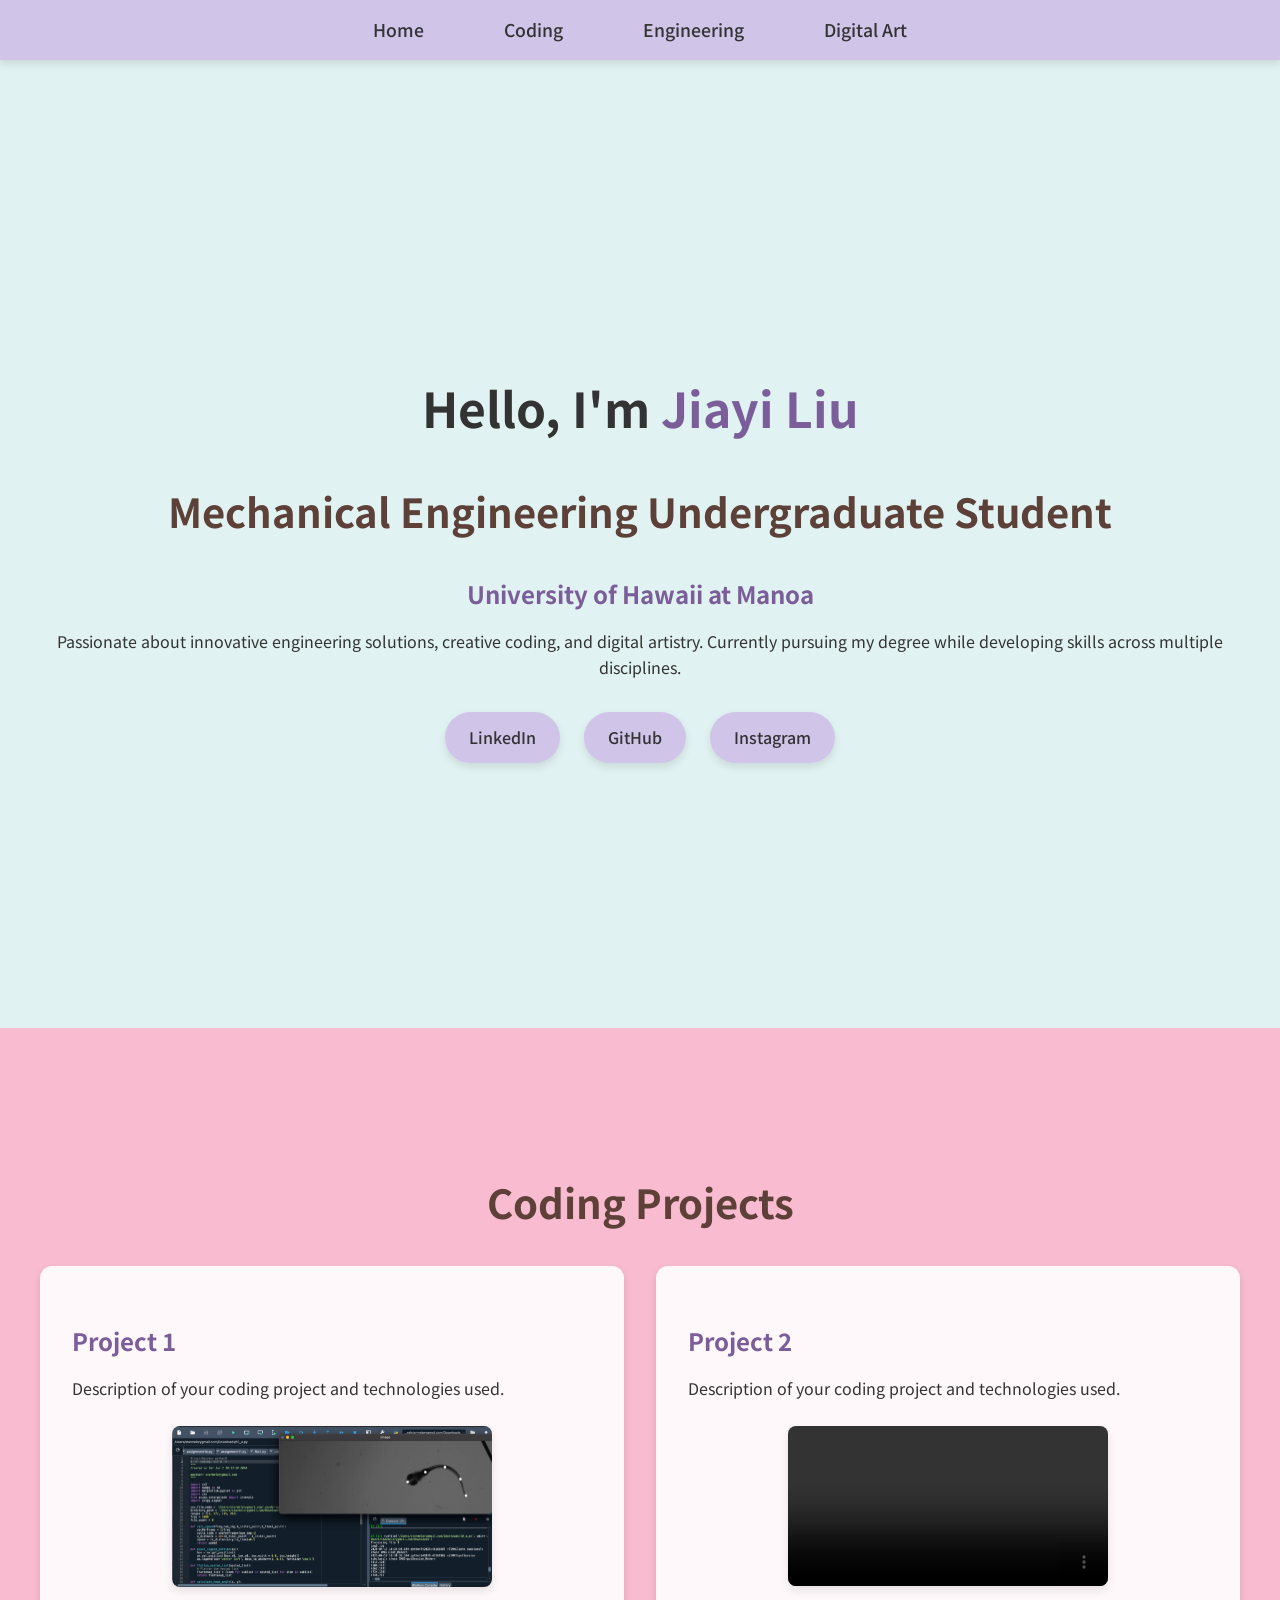
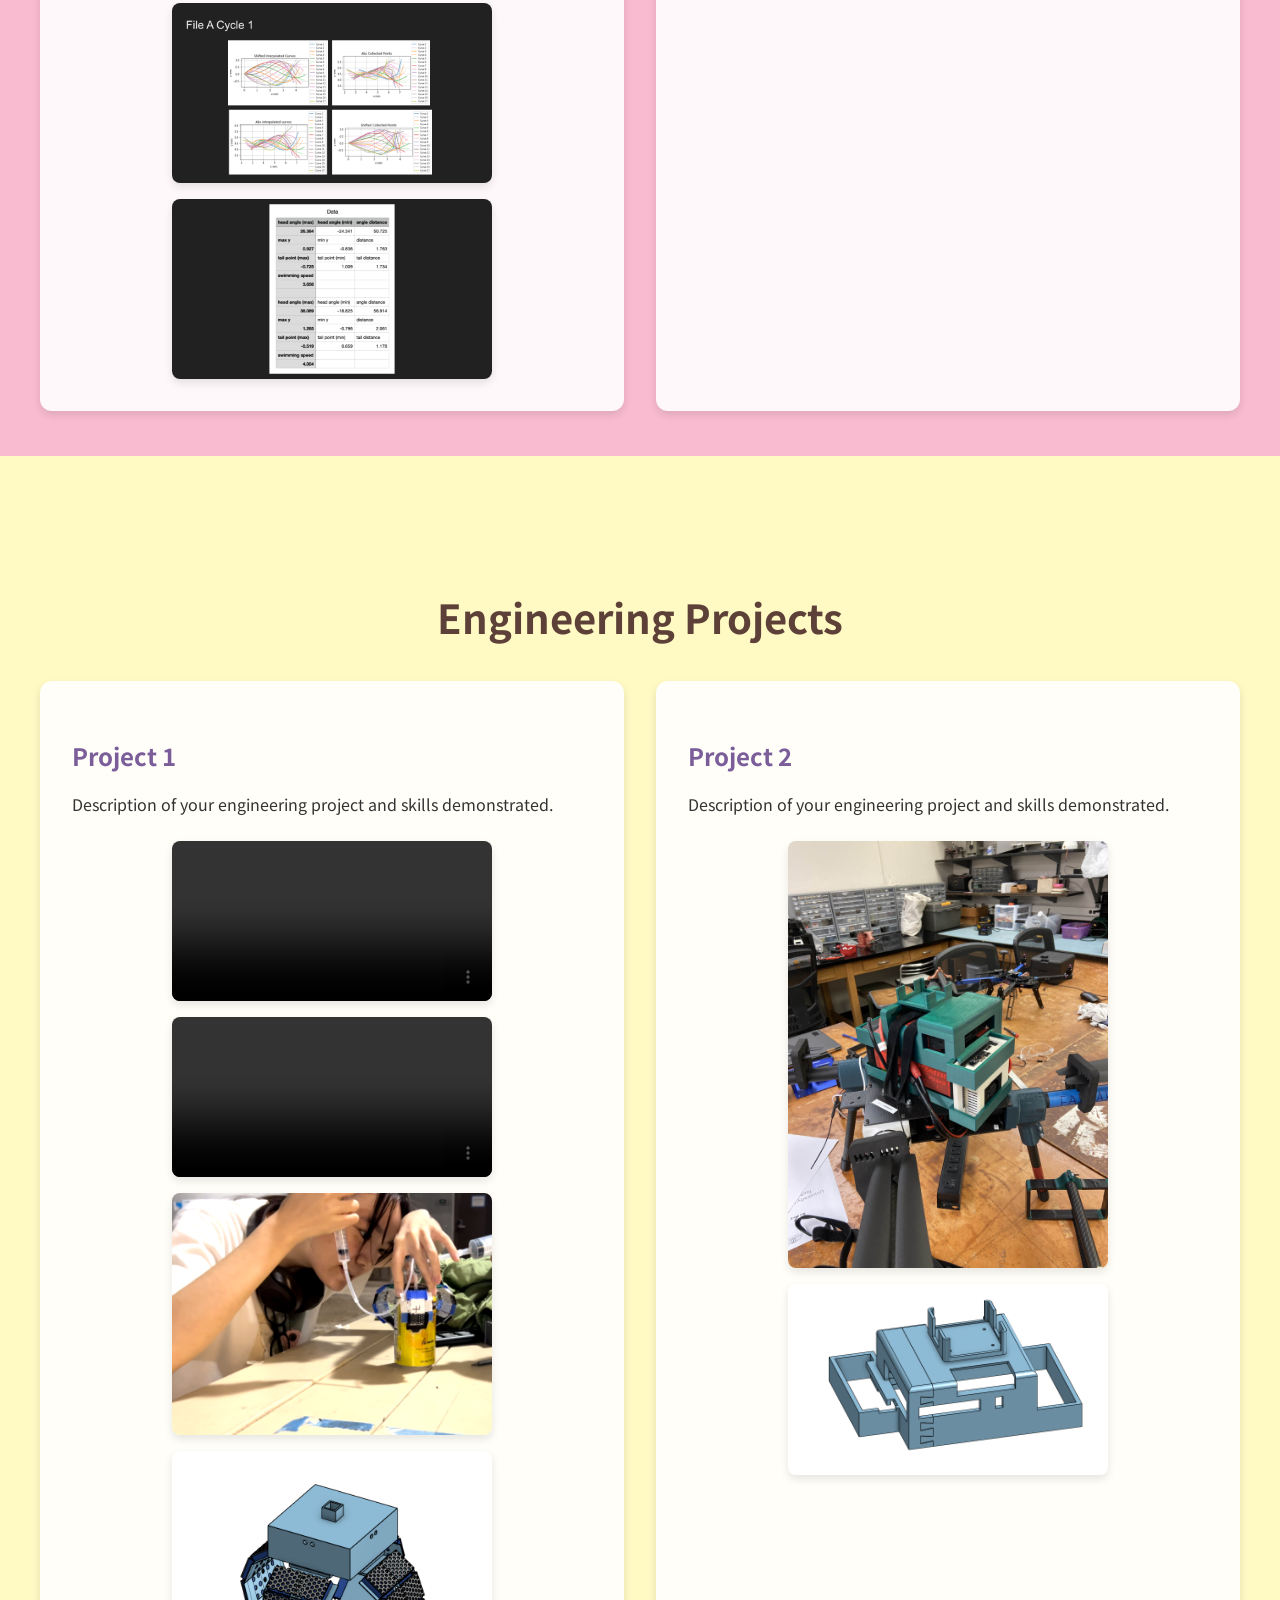
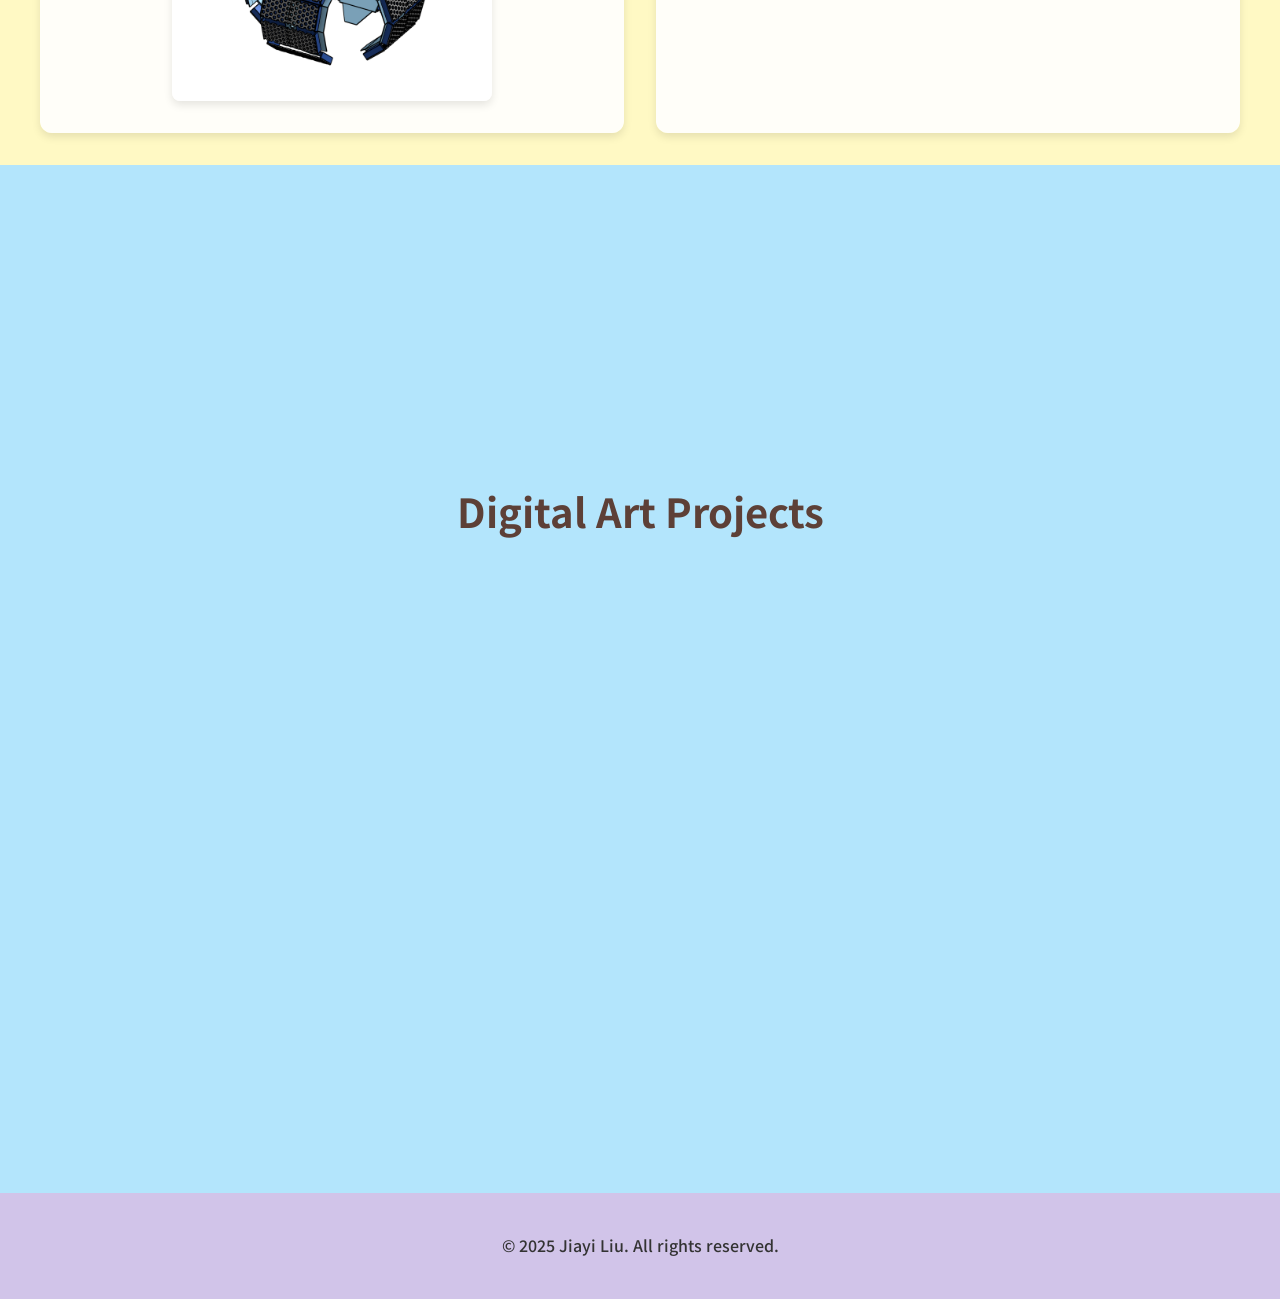
==== index.html @ d71081a1 "Update index.html" ====
<!DOCTYPE html>
<html lang="en">
<head>
    <meta charset="UTF-8">
    <meta name="viewport" content="width=device-width, initial-scale=1.0">
    <title>Mechanical Engineering Portfolio</title>
    <link rel="stylesheet" href="styles.css">
    <link href="https://fonts.googleapis.com/css2?family=Noto+Sans+SC:wght@300;400;500;700&display=swap" rel="stylesheet">
</head>
<body>
    <nav id="navbar">
        <ul>
            <li><a href="#home">Home</a></li>
            <li><a href="#coding">Coding</a></li>
            <li><a href="#engineering">Engineering</a></li>
            <li><a href="#art">Digital Art</a></li>
        </ul>
    </nav>

    <section id="home" class="section">
        <div class="container">
            <h1>Hello, I'm <span class="highlight">Jiayi Liu</span></h1>
            <h2>Mechanical Engineering Undergraduate Student</h2>
            <h3>University of Hawaii at Manoa</h3>
            <p>Passionate about innovative engineering solutions, creative coding, and digital artistry. Currently pursuing my degree while developing skills across multiple disciplines.</p>
            <div class="social-links">
                <a href="https://www.linkedin.com/in/jiayi-liu-84aba6269/" class="social-icon">LinkedIn</a>
                <a href="https://github.com/SixPlusOne7" class="social-icon">GitHub</a>
                <a href="https://www.instagram.com/six_plus_one7" class="social-icon">Instagram</a>
            </div>
            </div>
        </div>
    </section>

    <section id="coding" class="section">
        <div class="container">
            <h2>Coding Projects</h2>
            <div class="projects-grid">
                <div class="project-card">
                    <h3>Project 1</h3>
                    <p>Description of your coding project and technologies used.</p>
                    <div class="media">
                        <img src="portfolio_images_rest/Image_processing_data_extracting.png" alt="Image_processing_data_extracting" width="320">
                        <img src="portfolio_images_rest/Larva Fish Midline Extraction (1).png" alt="Larva Fish Midline Extraction (1)" width="320">
                        <img src="portfolio_images_rest/Larva Fish Midline Extraction.png" alt="Larva Fish Midline Extraction" width="320">
                    </div>
                </div>
                <div class="project-card">
                    <h3>Project 2</h3>
                    <p>Description of your coding project and technologies used.</p>
                    <div class="media">
                        <video width="320" height="240" controls>
                        <source src="portfolio_images_rest/ICS212_project1_portfolio.mp4" type="video/mp4">
                        </video>
                    </div>
                </div>
            </div>
        </div>
    </section>

    <section id="engineering" class="section">
        <div class="container">
            <h2>Engineering Projects</h2>
            <div class="projects-grid">
                <div class="project-card">
                    <h3>Project 1</h3>
                    <p>Description of your engineering project and skills demonstrated.</p>
                    <div class="media">
                        <video width="320" height="240" controls>
                            <source src="portfolio_images_engr/gripping_lemon_SAIL.mp4" type="video/mp4">
                        </video>
                        <video width="320" height="240" controls>
                            <source src="portfolio_images_engr/jellyfish_swimming.mp4" type="video/mp4">
                        </video>
                        <img src="portfolio_images_engr/Jiayi_gripping.png" alt="Image 1 for Engineering Project 1" width="320">
                        <img src="portfolio_images_engr/gipper_CAD.png" alt="Image 2 for Engineering Project 1" width="320">
                    </div>
                </div>
                <div class="project-card">
                    <h3>Project 2</h3>
                    <p>Description of your engineering project and skills demonstrated.</p>
                    <div class="media">
                        <img src="portfolio_images_rest/mount.jpg" alt="Image 1 for Engineering Project 2" width="320">
                        <img src="portfolio_images_rest/UHDT battery mount.png" alt="Image 2 for Engineering Project 2" width="320">
                    </div>
                </div>
            </div>
        </div>
    </section>

    <section id="art" class="section">
        <div class="container">
            <h2>Digital Art Projects</h2>
            <div class="projects-grid">
                <div class="project-card">
                    <h3>Artwork 1</h3>
                    <p>Description of your digital art piece and medium used.</p>
                    <div class="media">
                        <img src="portfolio_images_rest/念无双.png" alt="Image for Digital Art Showcase 1" width="320">
                    </div>
                </div>
                <div class="project-card">
                    <h3>Artwork 2</h3>
                    <p>Description of your digital art piece and medium used.</p>
                    <div class="media">
                        <img src="portfolio_images_rest/Jellyfish_Robot_For_Underwear_Exploration_.png" alt="Image for Digital Art Showcase 2" width="320">
                    </div>
                </div>
            </div>
        </div>
    </section>

    <footer>
        <p>© 2025 Jiayi Liu. All rights reserved.</p>
    </footer>

    <script src="script.js"></script>
</body>
</html>
---- styles.css ----
/* Traditional Chinese Pastel Color Palette */
:root {
    --qing: #E0F2F1;      /* 青 (light cyan) */
    --fen: #F8BBD0;       /* 粉 (light pink) */
    --huang: #FFF9C4;     /* 黄 (light yellow) */
    --danqing: #B3E5FC;   /* 淡青 (pale blue) */
    --danzi: #D1C4E9;     /* 淡紫 (pale purple) */
    --text-dark: #333333;
    --text-light: #f5f5f5;
    --shadow: 0 4px 8px rgba(0,0,0,0.1);
}

body {
    font-family: 'Noto Sans SC', sans-serif;
    margin: 0;
    padding: 0;
    color: var(--text-dark);
    line-height: 1.6;
}

#navbar {
    position: fixed;
    top: 0;
    width: 100%;
    background-color: var(--danzi);
    z-index: 1000;
    box-shadow: var(--shadow);
}

#navbar ul {
    display: flex;
    justify-content: center;
    list-style: none;
    padding: 1rem 0;
    margin: 0;
}

#navbar li {
    margin: 0 1.5rem;
}

#navbar a {
    text-decoration: none;
    color: var(--text-dark);
    font-weight: 500;
    font-size: 1.1rem;
    transition: all 0.3s;
    padding: 0.5rem 1rem;
    border-radius: 4px;
}

#navbar a:hover {
    color: #7B5D9A;
    background-color: rgba(255, 255, 255, 0.2);
}

.section {
    min-height: 100vh;
    padding: 6rem 2rem 2rem;
    display: flex;
    align-items: center;
}

.container {
    max-width: 1200px;
    margin: 0 auto;
    width: 100%;
}

#home {
    background-color: var(--qing);
    text-align: center;
}

#coding {
    background-color: var(--fen);
}

#engineering {
    background-color: var(--huang);
}

#art {
    background-color: var(--danqing);
}

h1 {
    font-size: 3rem;
    margin-bottom: 1rem;
}

h2 {
    font-size: 2.5rem;
    margin-bottom: 2rem;
    text-align: center;
    color: #5D4037;
}

h3 {
    font-size: 1.5rem;
    margin-bottom: 1rem;
    color: #7B5D9A;
}

.highlight {
    color: #7B5D9A;
    font-weight: 700;
}

.projects-grid {
    display: grid;
    grid-template-columns: repeat(auto-fit, minmax(350px, 1fr));
    gap: 2rem;
    margin-top: 2rem;
}

.project-card {
    background-color: rgba(255, 255, 255, 0.9);
    padding: 2rem;
    border-radius: 12px;
    box-shadow: var(--shadow);
    transition: all 0.3s ease;
}

.project-card:hover {
    transform: translateY(-5px);
    box-shadow: 0 6px 12px rgba(0,0,0,0.15);
}

.media {
    display: flex;
    flex-wrap: wrap;
    gap: 1rem;
    justify-content: center;
    margin-top: 1.5rem;
}

.media img, .media video {
    border-radius: 8px;
    box-shadow: var(--shadow);
    max-width: 100%;
    height: auto;
    transition: transform 0.3s;
}

.media img:hover, .media video:hover {
    transform: scale(1.02);
}

.social-links {
    display: flex;
    justify-content: center;
    gap: 1.5rem;
    margin-top: 2rem;
}

.social-icon {
    display: inline-flex;
    align-items: center;
    justify-content: center;
    padding: 0.8rem 1.5rem;
    background-color: var(--danzi);
    color: var(--text-dark);
    border-radius: 50px;
    text-decoration: none;
    font-weight: 500;
    transition: all 0.3s;
    box-shadow: var(--shadow);
}

.social-icon:hover {
    background-color: #B39DDB;
    transform: translateY(-2px);
    box-shadow: 0 6px 12px rgba(0,0,0,0.15);
}

footer {
    text-align: center;
    padding: 1.5rem;
    background-color: var(--danzi);
    color: var(--text-dark);
    font-weight: 500;
}

@media (max-width: 768px) {
    #navbar ul {
        flex-direction: column;
        align-items: center;
    }
    
    #navbar li {
        margin: 0.5rem 0;
    }
    
    h1 {
        font-size: 2.2rem;
    }
    
    h2 {
        font-size: 1.8rem;
    }
    
    .projects-grid {
        grid-template-columns: 1fr;
    }
    
    .social-links {
        flex-direction: column;
        align-items: center;
        gap: 1rem;
    }
}
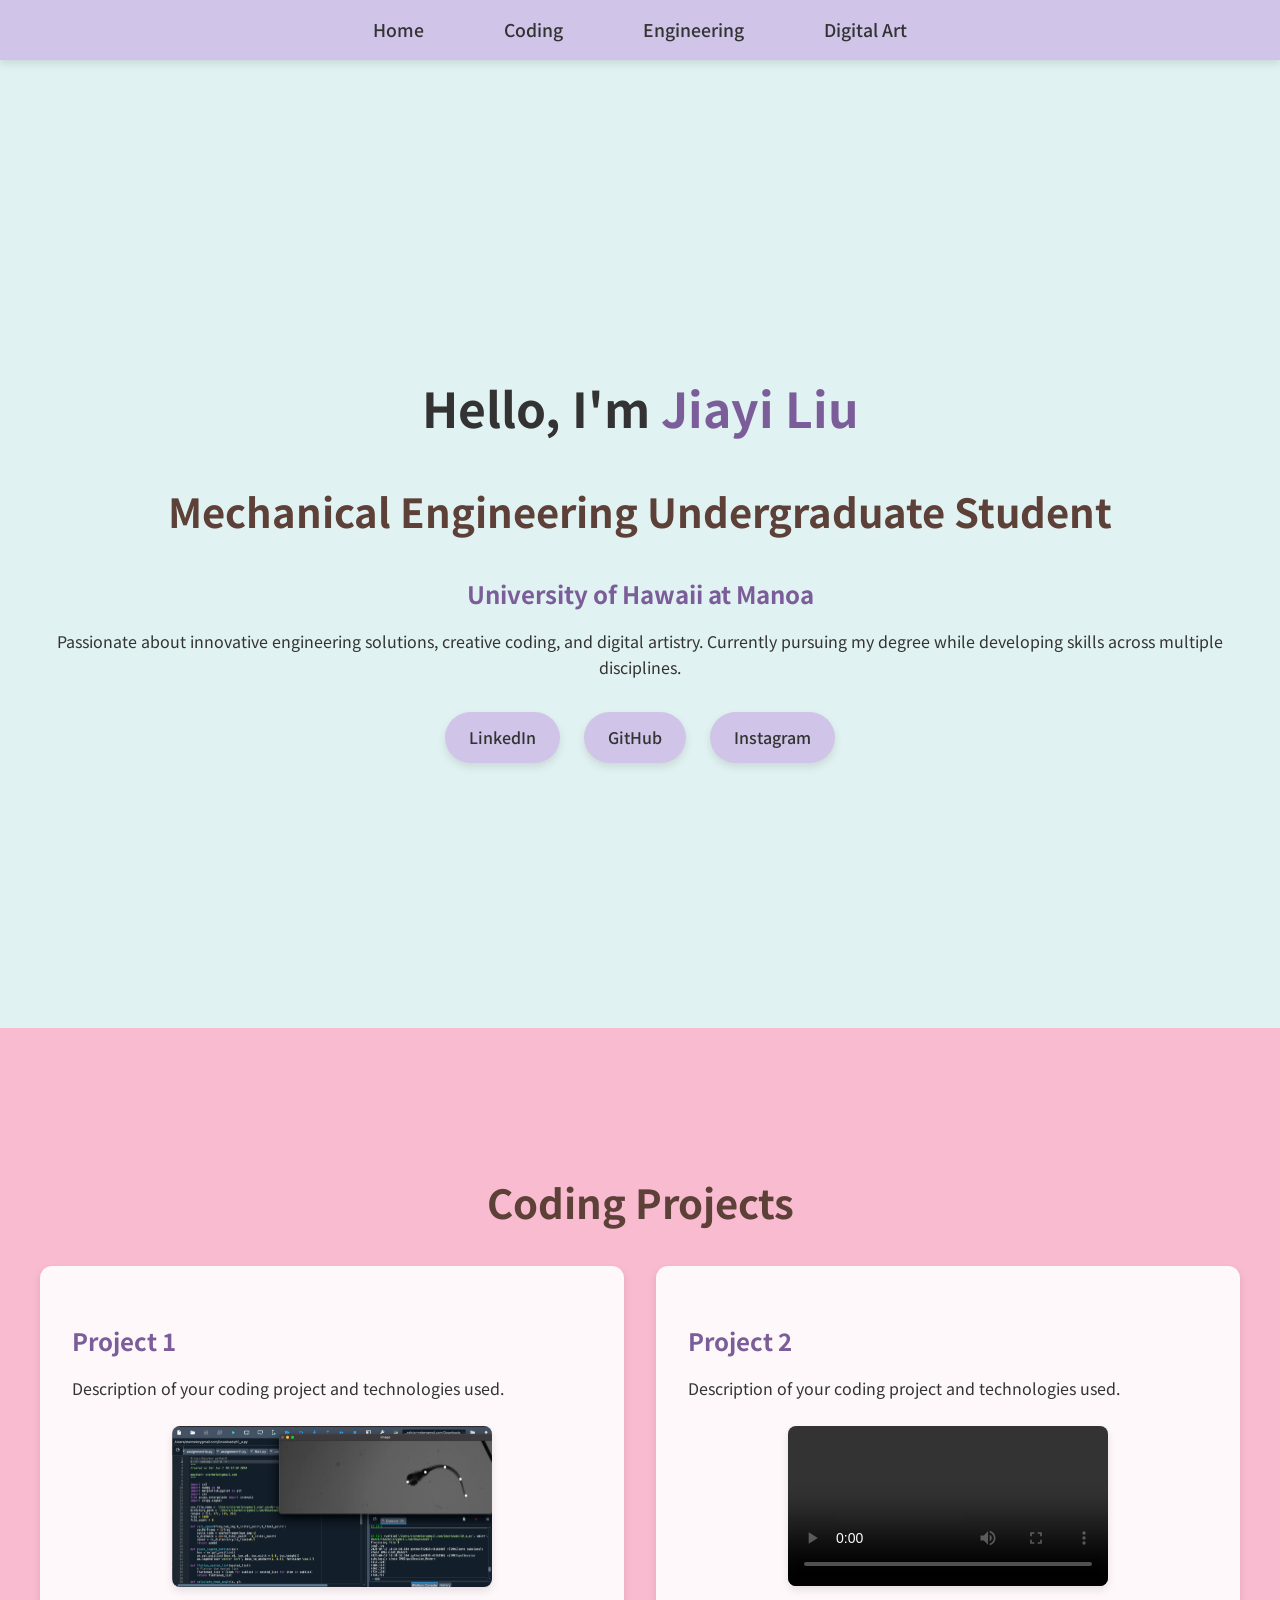
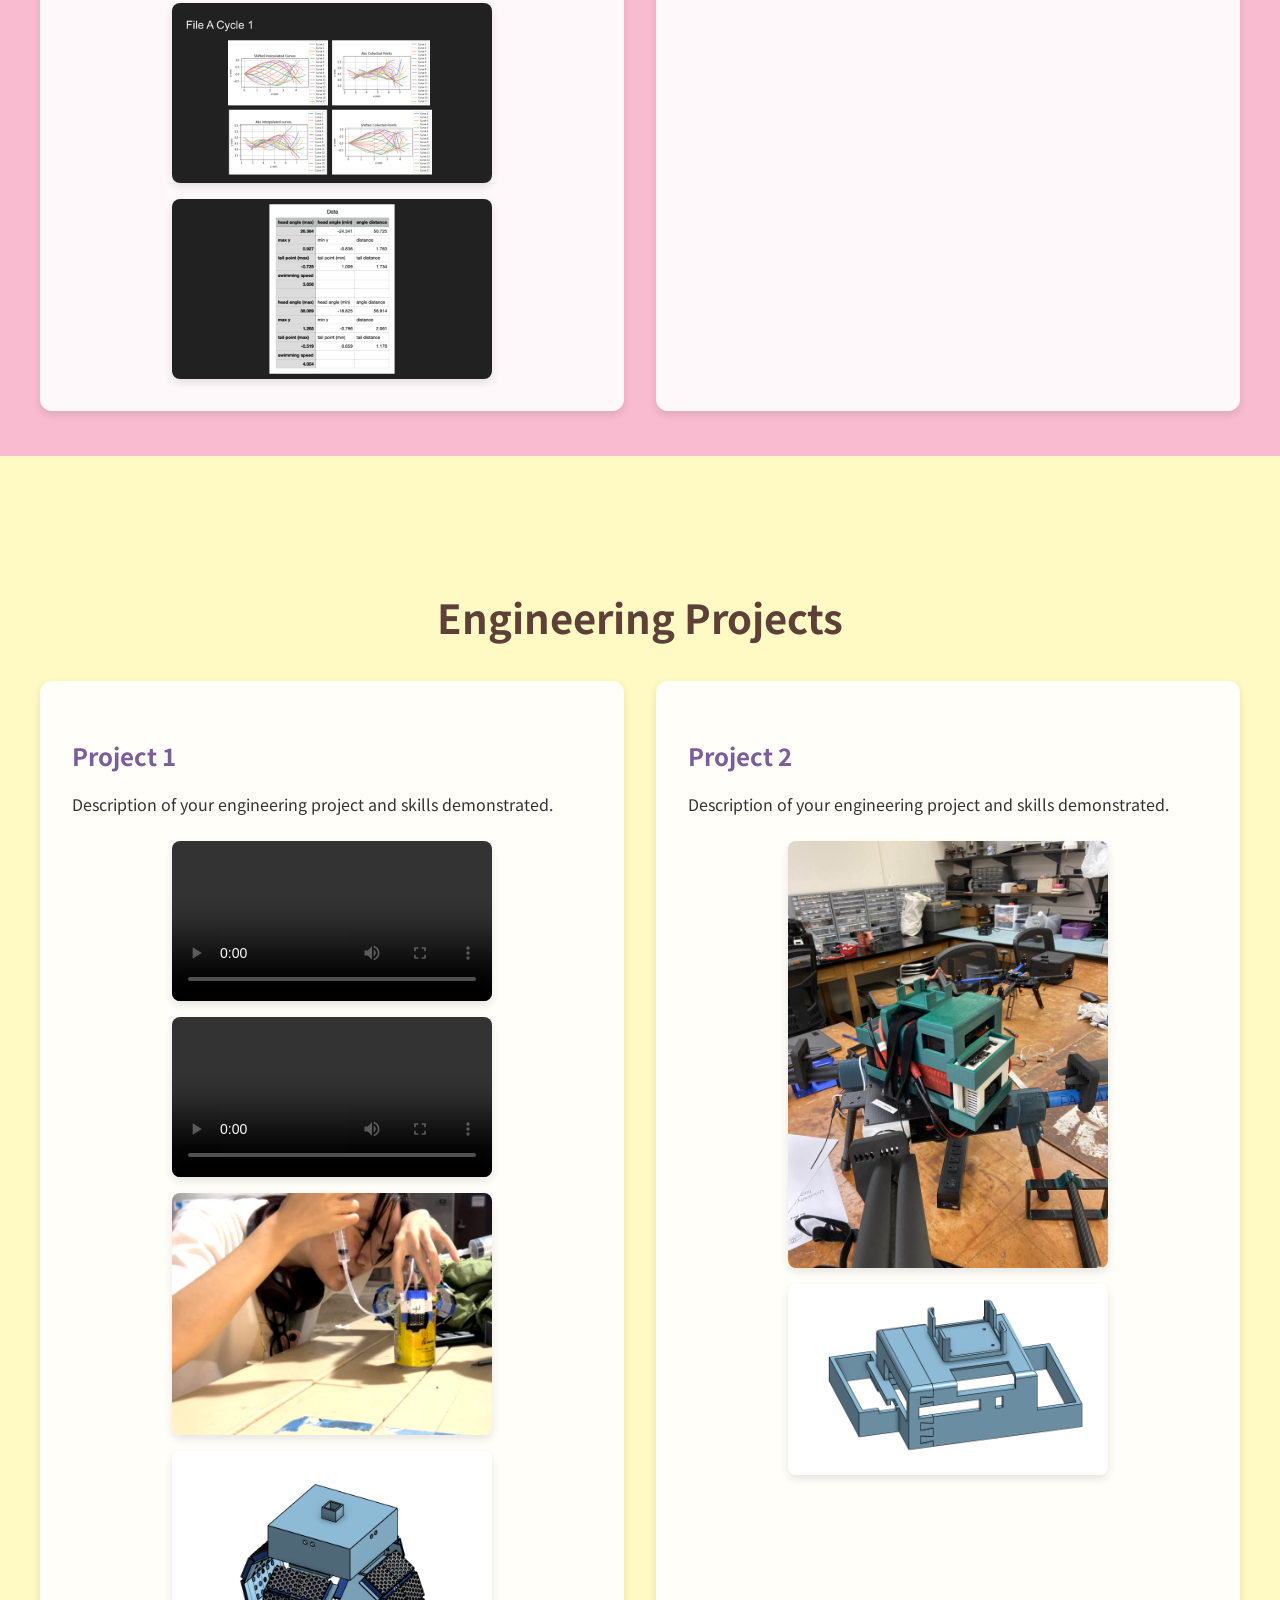
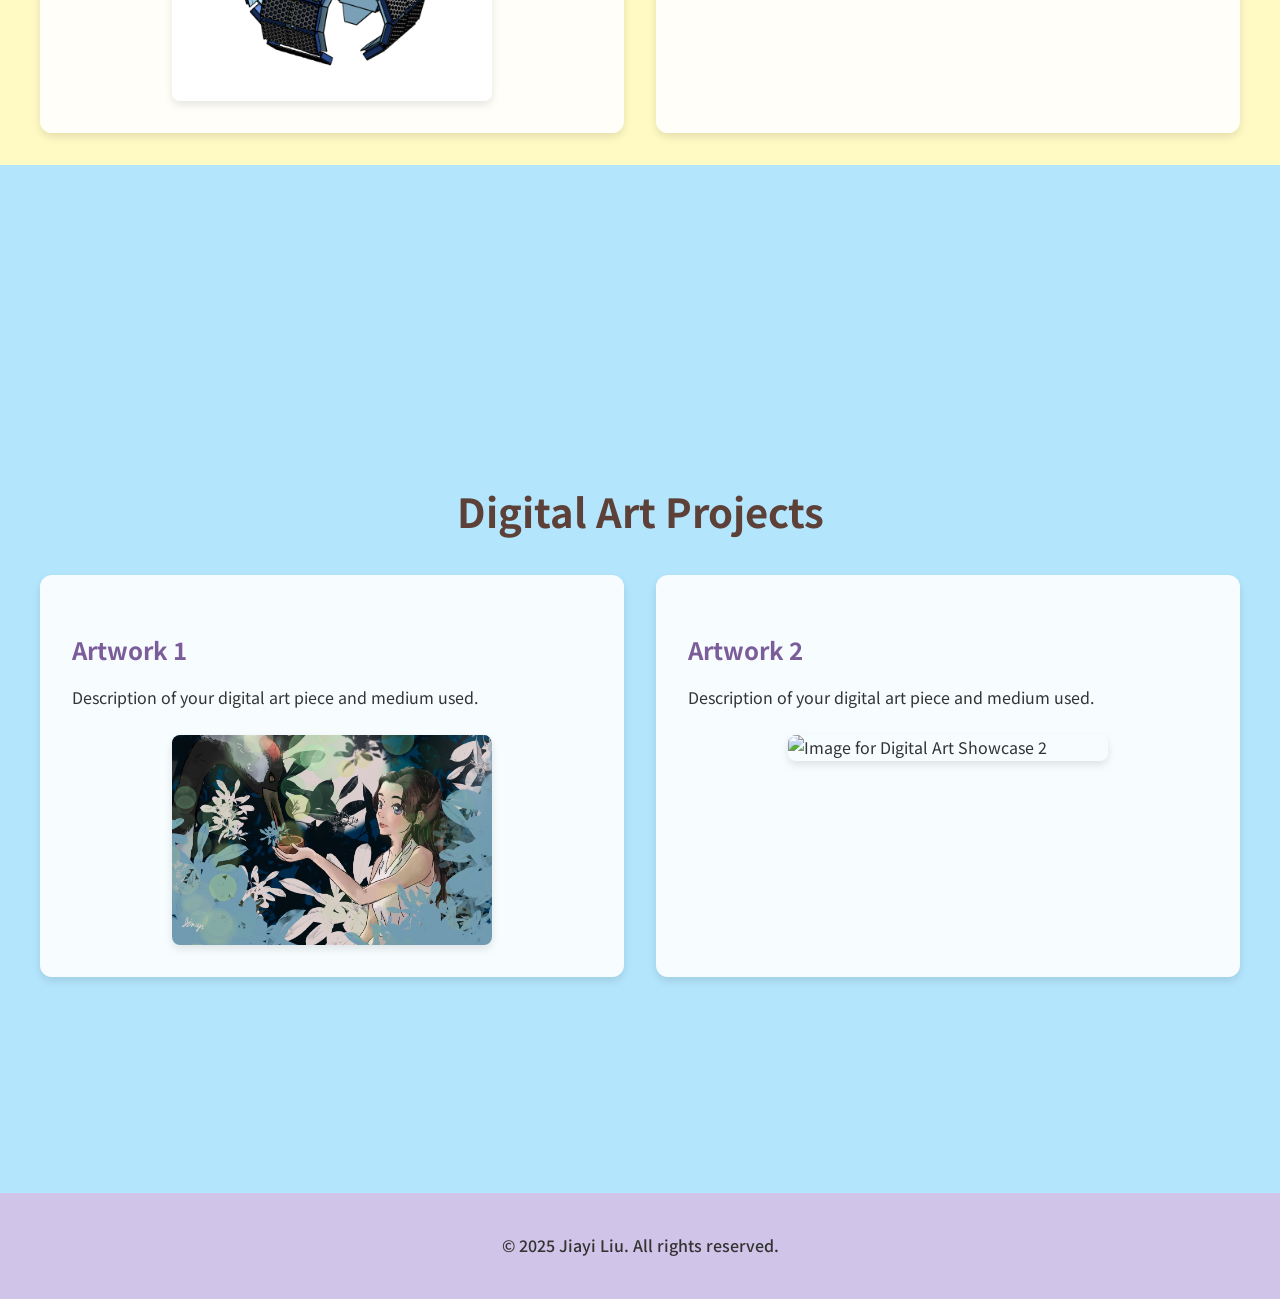
==== commit c7351a09: "Update index.html" ====
--- a/index.html
+++ b/index.html
@@ -40,9 +40,9 @@
                     <h3>Project 1</h3>
                     <p>Description of your coding project and technologies used.</p>
                     <div class="media">
-                        <img src="portfolio_images_rest/Image_processing_data_extracting.png" alt="Image_processing_data_extracting" width="320">
-                        <img src="portfolio_images_rest/Larva Fish Midline Extraction (1).png" alt="Larva Fish Midline Extraction (1)" width="320">
-                        <img src="portfolio_images_rest/Larva Fish Midline Extraction.png" alt="Larva Fish Midline Extraction" width="320">
+                        <img src="portfolio_images_rest/Image_processing_data_extracting.png" alt="Image_processing_data_extracting" width="320" title="Click to enlarge">
+                        <img src="portfolio_images_rest/Larva Fish Midline Extraction (1).png" alt="Larva Fish Midline Extraction (1)" width="320" title="Click to enlarge">
+                        <img src="portfolio_images_rest/Larva Fish Midline Extraction.png" alt="Larva Fish Midline Extraction" width="320" title="Click to enlarge">
                     </div>
                 </div>
                 <div class="project-card">
@@ -72,16 +72,16 @@
                         <video width="320" height="240" controls>
                             <source src="portfolio_images_engr/jellyfish_swimming.mp4" type="video/mp4">
                         </video>
-                        <img src="portfolio_images_engr/Jiayi_gripping.png" alt="Image 1 for Engineering Project 1" width="320">
-                        <img src="portfolio_images_engr/gipper_CAD.png" alt="Image 2 for Engineering Project 1" width="320">
+                        <img src="portfolio_images_engr/Jiayi_gripping.png" alt="Image 1 for Engineering Project 1" width="320" title="Click to enlarge">
+                        <img src="portfolio_images_engr/gipper_CAD.png" alt="Image 2 for Engineering Project 1" width="320" title="Click to enlarge">
                     </div>
                 </div>
                 <div class="project-card">
                     <h3>Project 2</h3>
                     <p>Description of your engineering project and skills demonstrated.</p>
                     <div class="media">
-                        <img src="portfolio_images_rest/mount.jpg" alt="Image 1 for Engineering Project 2" width="320">
-                        <img src="portfolio_images_rest/UHDT battery mount.png" alt="Image 2 for Engineering Project 2" width="320">
+                        <img src="portfolio_images_rest/mount.jpg" alt="Image 1 for Engineering Project 2" width="320" title="Click to enlarge">
+                        <img src="portfolio_images_rest/UHDT battery mount.png" alt="Image 2 for Engineering Project 2" width="320" title="Click to enlarge">
                     </div>
                 </div>
             </div>
@@ -96,14 +96,14 @@
                     <h3>Artwork 1</h3>
                     <p>Description of your digital art piece and medium used.</p>
                     <div class="media">
-                        <img src="portfolio_images_rest/念无双.png" alt="Image for Digital Art Showcase 1" width="320">
+                        <img src="portfolio_images_rest/念无双.png" alt="Image for Digital Art Showcase 1" width="320" title="Click to enlarge">
                     </div>
                 </div>
                 <div class="project-card">
                     <h3>Artwork 2</h3>
                     <p>Description of your digital art piece and medium used.</p>
                     <div class="media">
-                        <img src="portfolio_images_rest/Jellyfish_Robot_For_Underwear_Exploration_.png" alt="Image for Digital Art Showcase 2" width="320">
+                        <img src="portfolio_images_rest/Jellyfish_Robot_For_Underwear_Exploration_.png" alt="Image for Digital Art Showcase 2" width="320" title="Click to enlarge">
                     </div>
                 </div>
             </div>
--- a/styles.css
+++ b/styles.css
@@ -210,3 +210,52 @@
         gap: 1rem;
     }
 }
+
+.modal {
+    display: none;
+    position: fixed;
+    z-index: 2000;
+    left: 0;
+    top: 0;
+    width: 100%;
+    height: 100%;
+    background-color: rgba(0, 0, 0, 0.9);
+    overflow: auto;
+    opacity: 0;
+    transition: opacity 0.3s ease;
+}
+
+.modal.show {
+    display: flex;
+    justify-content: center;
+    align-items: center;
+    opacity: 1;
+}
+
+.modal-content {
+    max-width: 90%;
+    max-height: 90%;
+    object-fit: contain;
+}
+
+.close {
+    position: absolute;
+    top: 20px;
+    right: 35px;
+    color: #f1f1f1;
+    font-size: 40px;
+    font-weight: bold;
+    transition: 0.3s;
+    cursor: pointer;
+}
+
+.close:hover {
+    color: var(--fen);
+}
+
+/* For videos in lightbox */
+.modal-video {
+    width: 80%;
+    height: auto;
+    max-height: 80vh;
+}
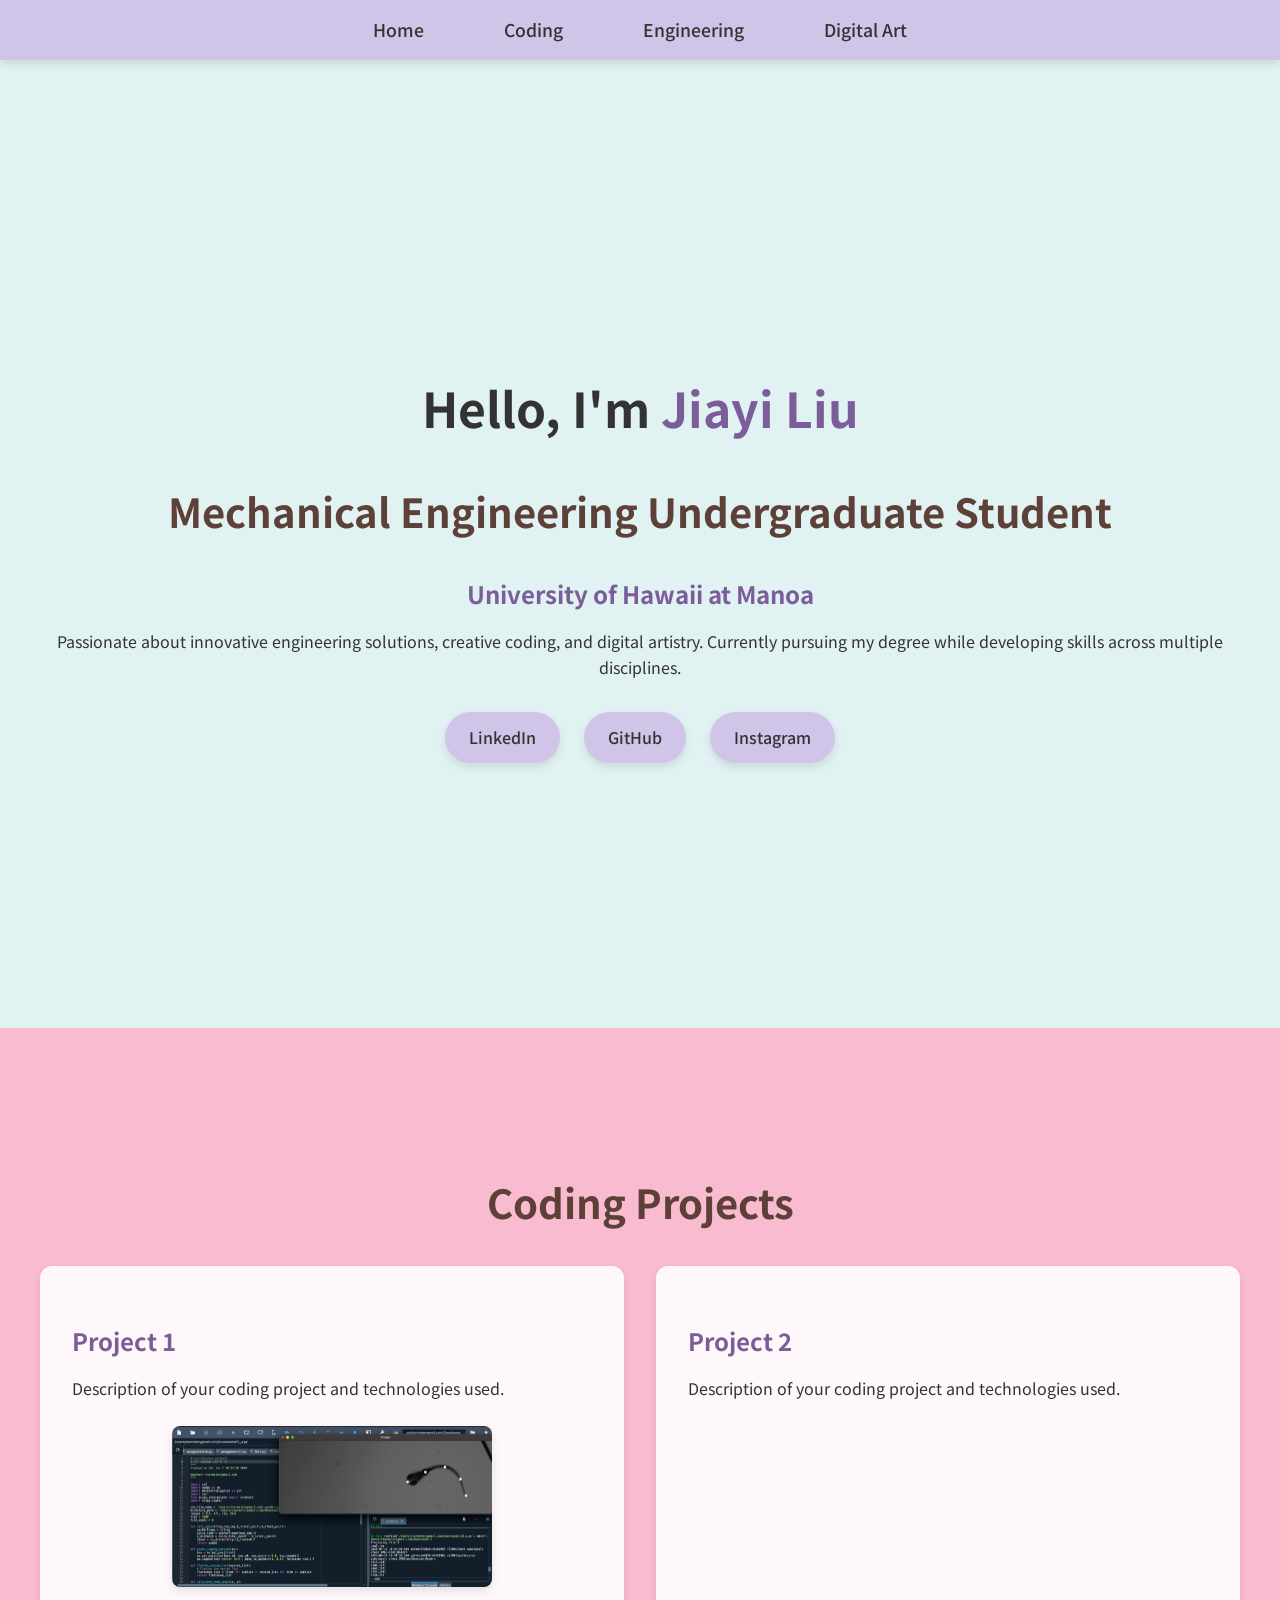
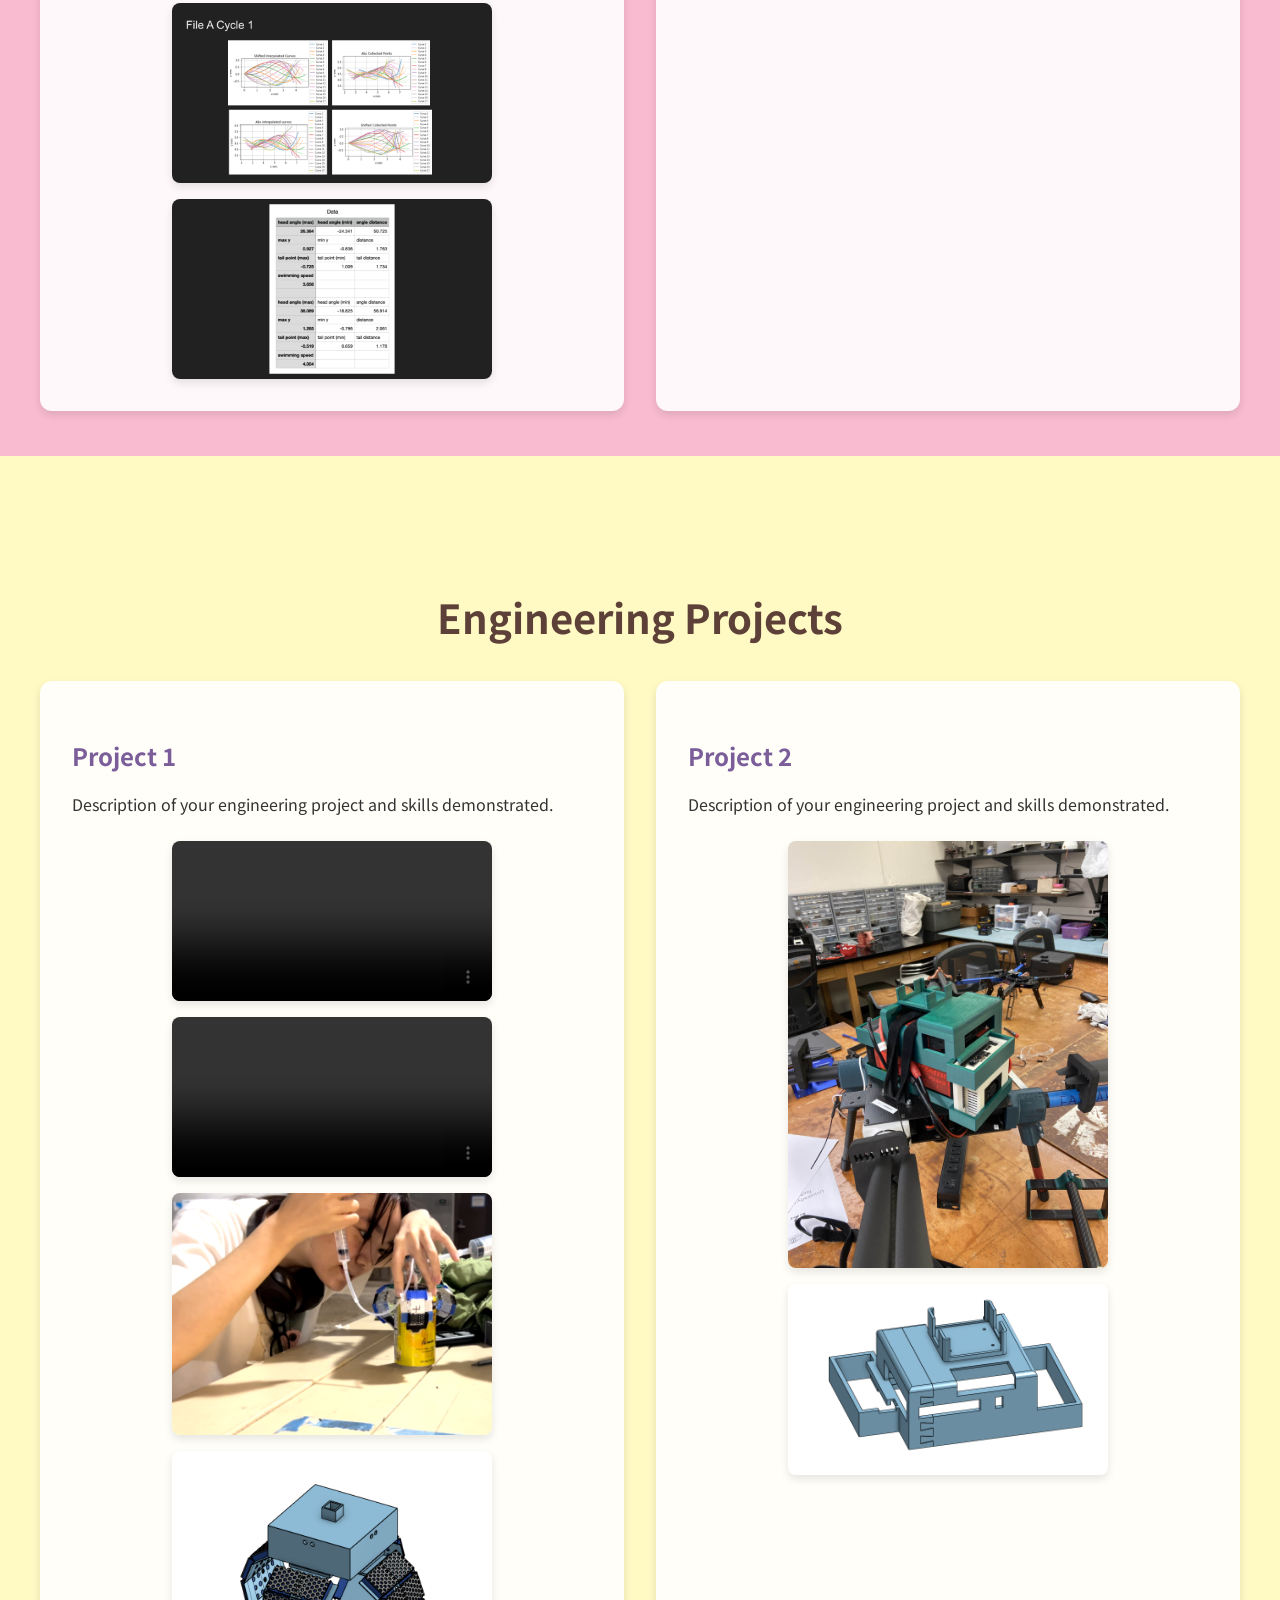
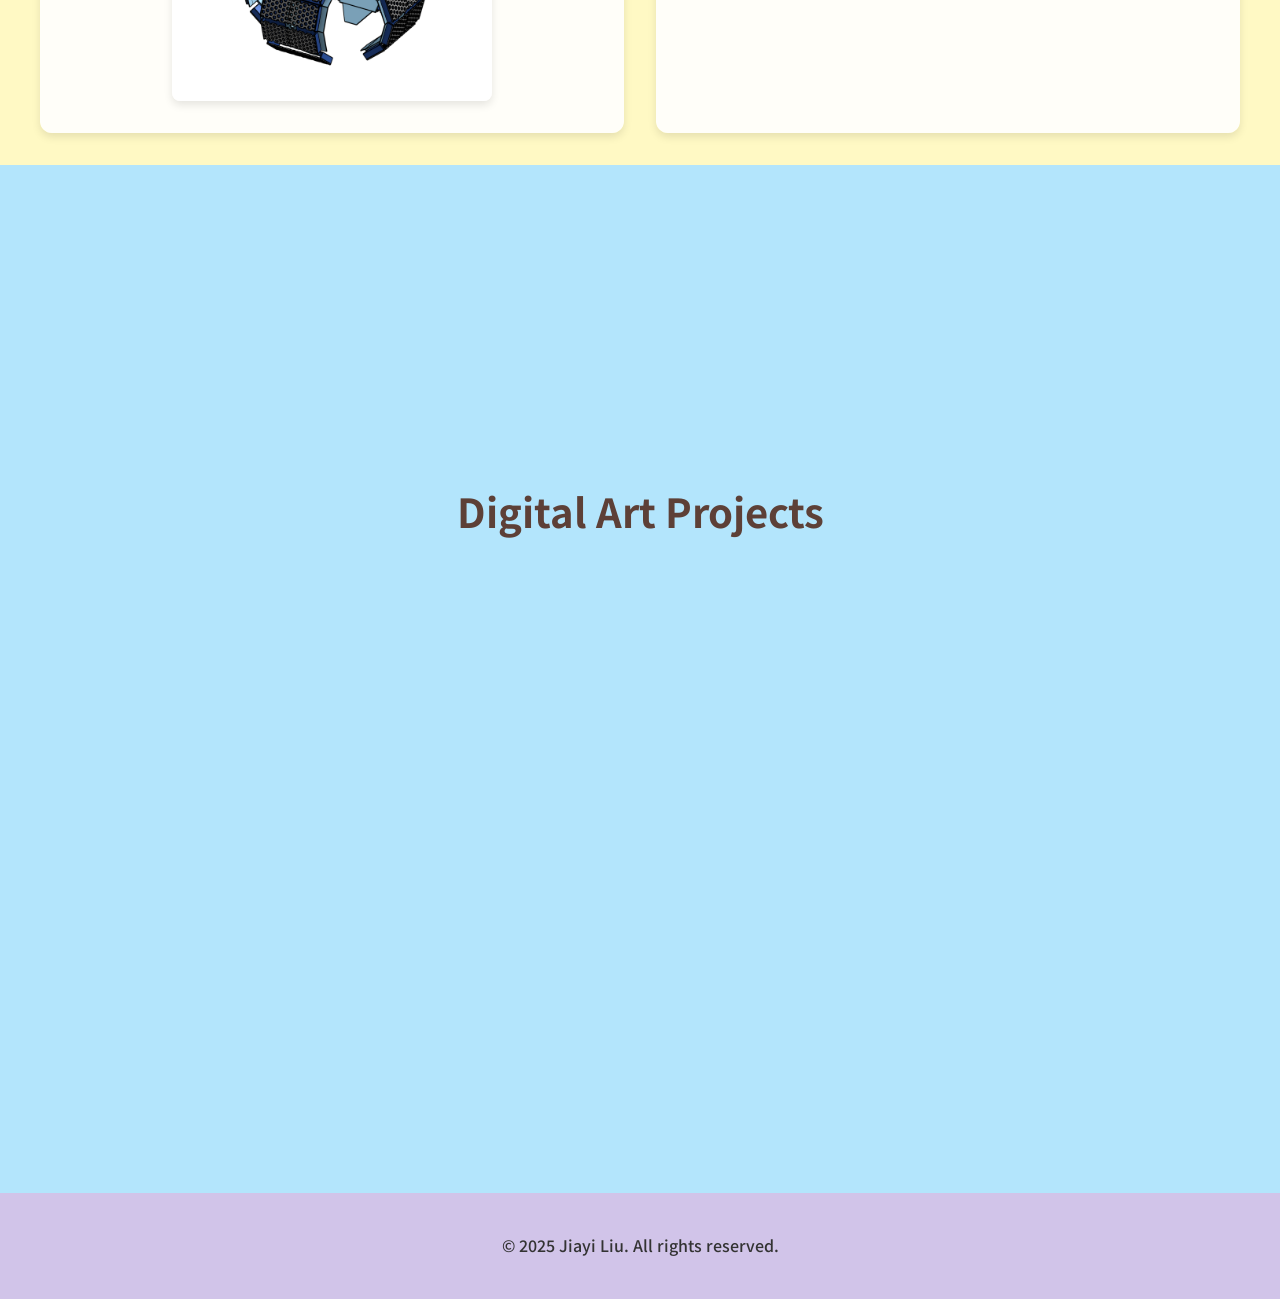
==== commit 999d541e: "Update index.html" ====
--- a/index.html
+++ b/index.html
@@ -49,7 +49,6 @@
                     <h3>Project 2</h3>
                     <p>Description of your coding project and technologies used.</p>
                     <div class="media">
-                        <video width="320" height="240" controls>
                         <source src="portfolio_images_rest/ICS212_project1_portfolio.mp4" type="video/mp4">
                         </video>
                     </div>
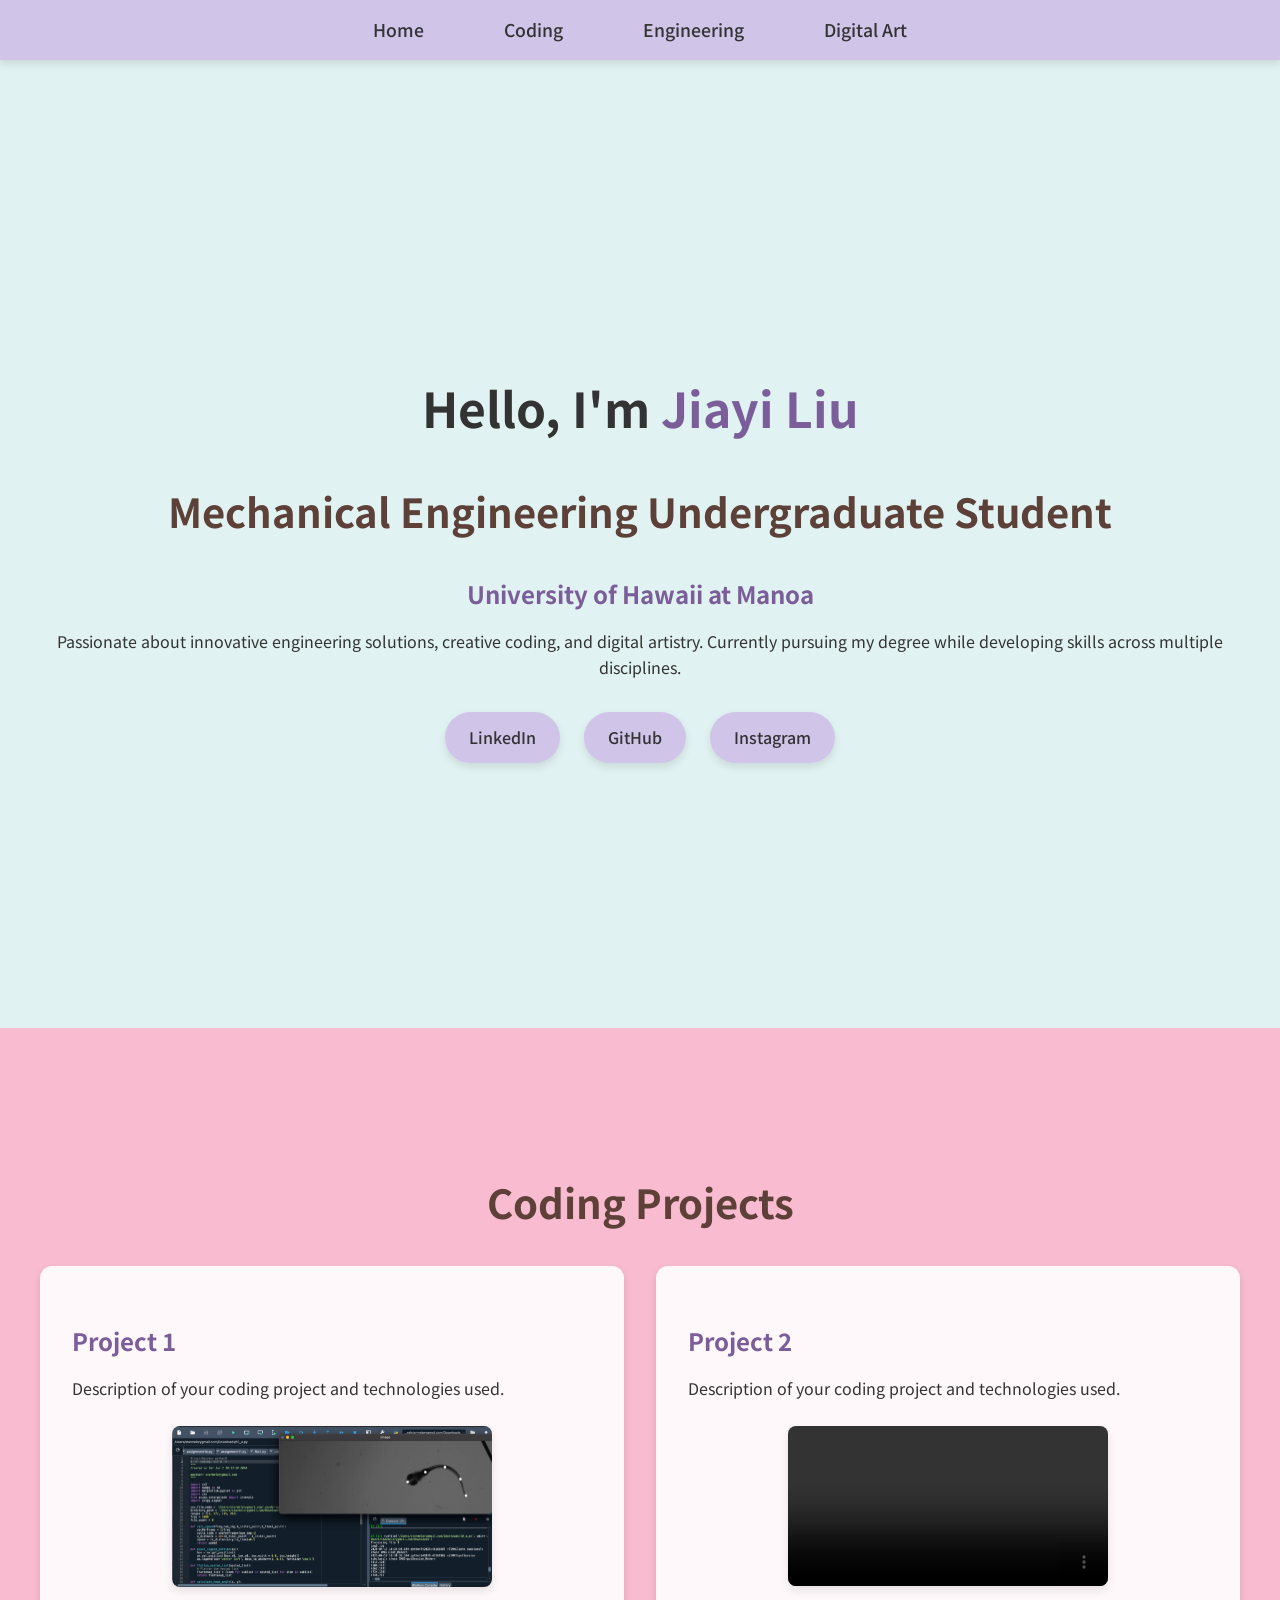
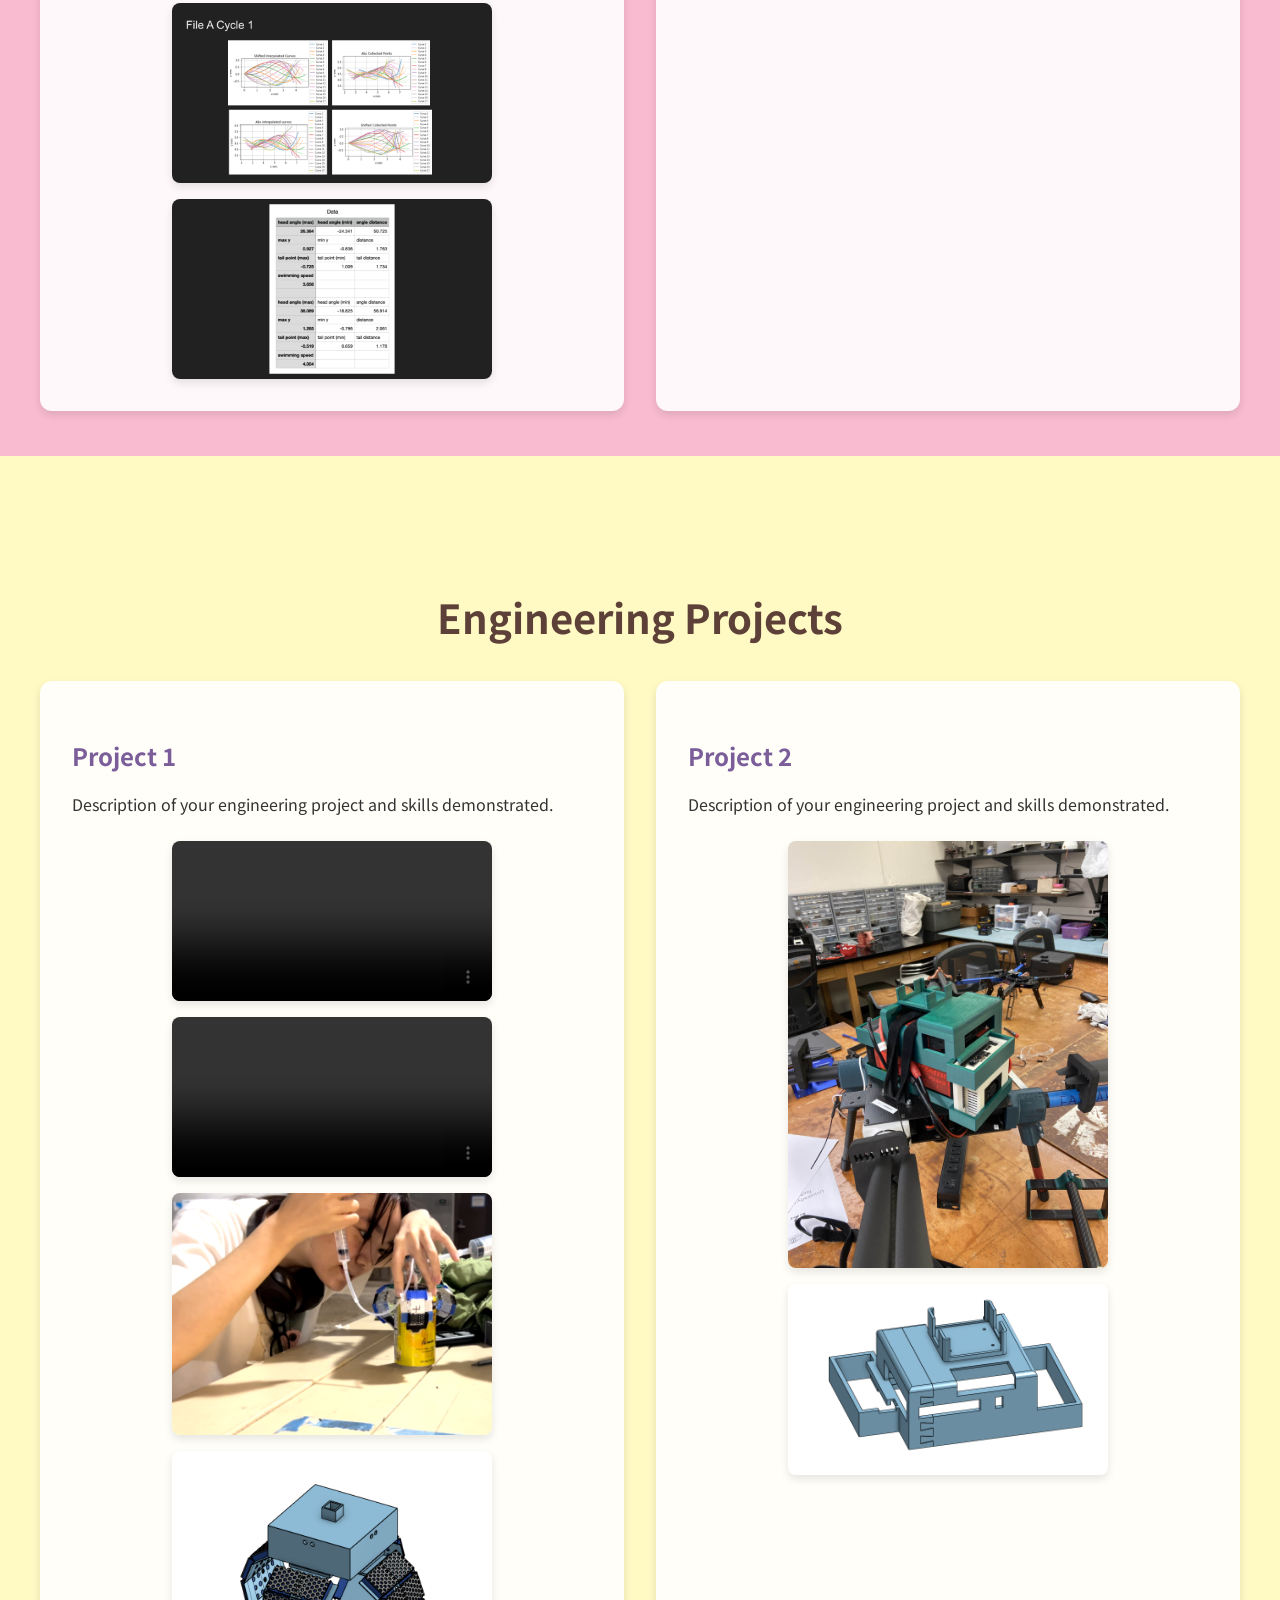
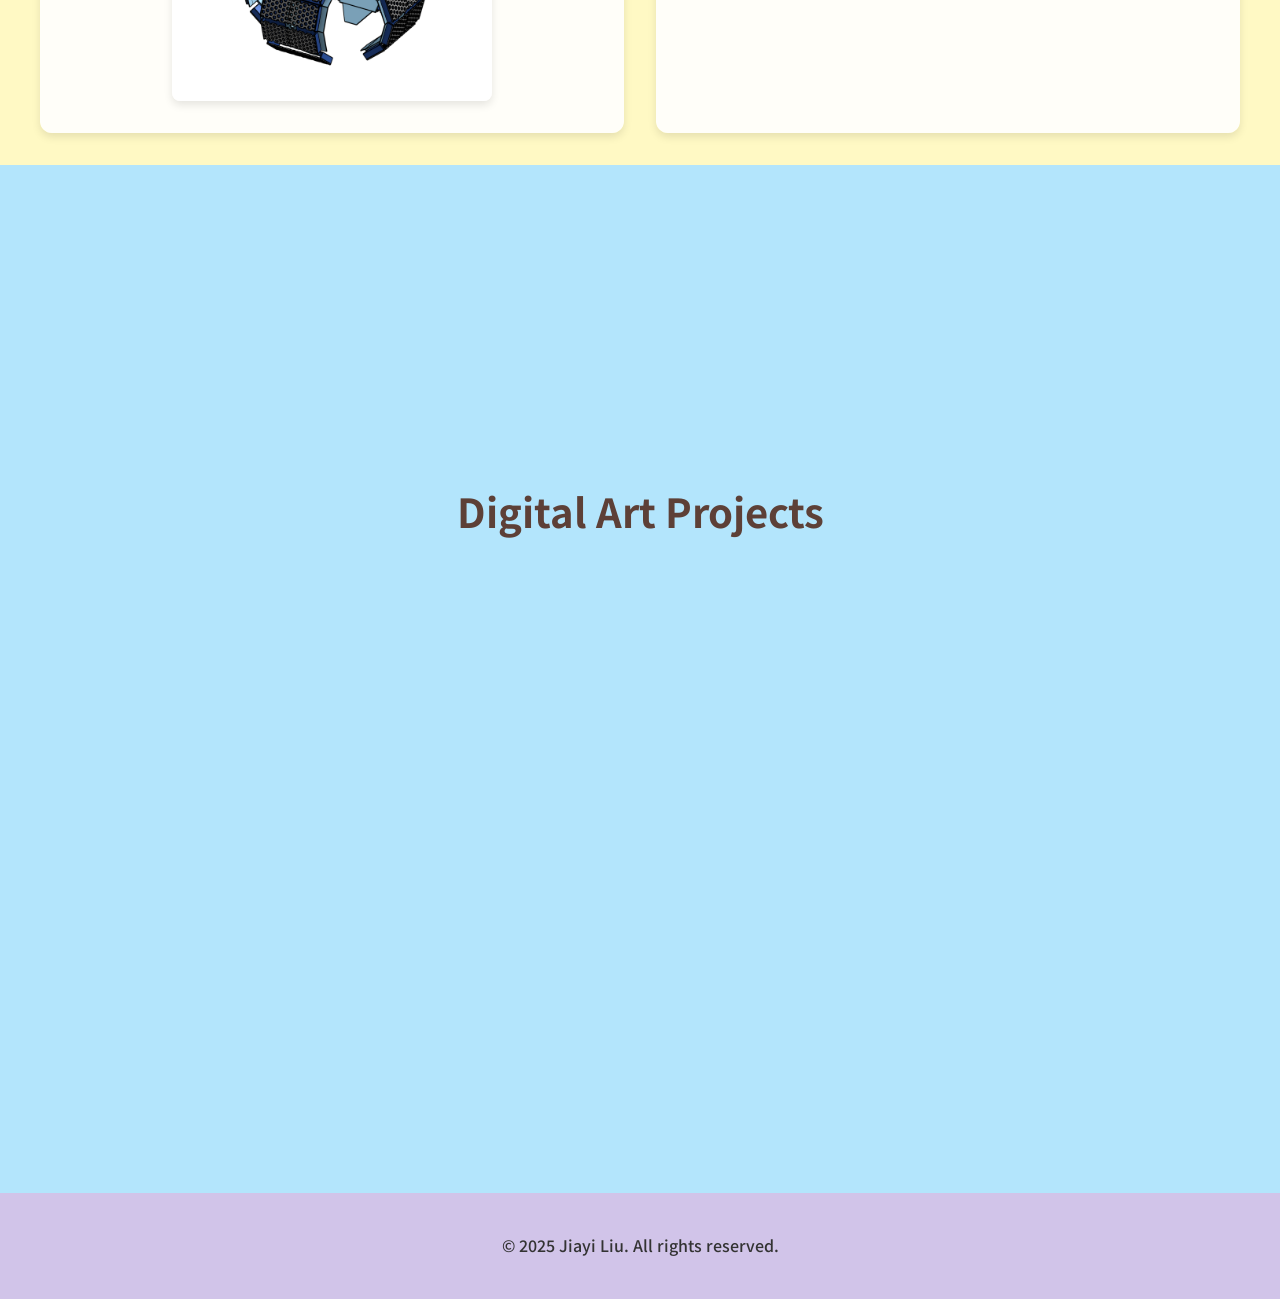
==== commit 2a145bd2: "Update index.html" ====
--- a/index.html
+++ b/index.html
@@ -49,6 +49,7 @@
                     <h3>Project 2</h3>
                     <p>Description of your coding project and technologies used.</p>
                     <div class="media">
+                        <video width="320" height="240" controls>
                         <source src="portfolio_images_rest/ICS212_project1_portfolio.mp4" type="video/mp4">
                         </video>
                     </div>
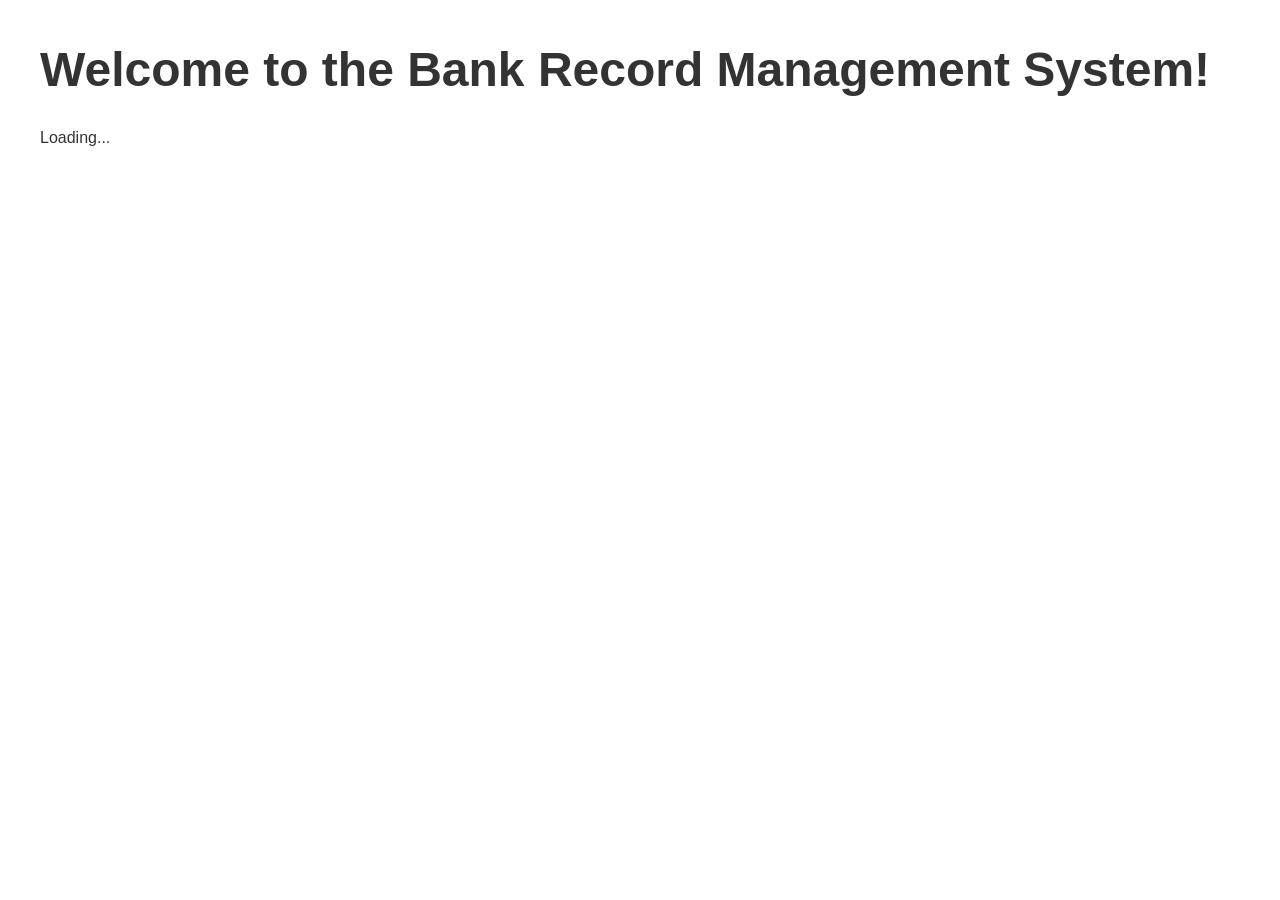
==== commit 5bd233b4: "Update index.html" ====
--- a/index.html
+++ b/index.html
@@ -1,119 +1,24 @@
 <!DOCTYPE html>
 <html lang="en">
 <head>
-    <meta charset="UTF-8">
-    <meta name="viewport" content="width=device-width, initial-scale=1.0">
-    <title>Mechanical Engineering Portfolio</title>
-    <link rel="stylesheet" href="styles.css">
-    <link href="https://fonts.googleapis.com/css2?family=Noto+Sans+SC:wght@300;400;500;700&display=swap" rel="stylesheet">
+  <meta charset="UTF-8">
+  <meta name="viewport" content="width=device-width, initial-scale=1.0">
+  <title>Bank Record Management System</title>
+  <link rel="stylesheet" href="styles.css">
 </head>
 <body>
-    <nav id="navbar">
-        <ul>
-            <li><a href="#home">Home</a></li>
-            <li><a href="#coding">Coding</a></li>
-            <li><a href="#engineering">Engineering</a></li>
-            <li><a href="#art">Digital Art</a></li>
-        </ul>
-    </nav>
+  <div class="container">
+    <h1>Welcome to the Bank Record Management System!</h1>
+    <div id="output">
+      <p>Loading...</p>
+    </div>
+    <div id="inputSection" style="display:none;">
+      <label for="userInput">Enter your choice (add, printall, find, delete, quit):</label>
+      <input type="text" id="userInput" placeholder="Your choice">
+      <button id="sendInputButton">Submit</button>
+    </div>
+  </div>
 
-    <section id="home" class="section">
-        <div class="container">
-            <h1>Hello, I'm <span class="highlight">Jiayi Liu</span></h1>
-            <h2>Mechanical Engineering Undergraduate Student</h2>
-            <h3>University of Hawaii at Manoa</h3>
-            <p>Passionate about innovative engineering solutions, creative coding, and digital artistry. Currently pursuing my degree while developing skills across multiple disciplines.</p>
-            <div class="social-links">
-                <a href="https://www.linkedin.com/in/jiayi-liu-84aba6269/" class="social-icon">LinkedIn</a>
-                <a href="https://github.com/SixPlusOne7" class="social-icon">GitHub</a>
-                <a href="https://www.instagram.com/six_plus_one7" class="social-icon">Instagram</a>
-            </div>
-            </div>
-        </div>
-    </section>
-
-    <section id="coding" class="section">
-        <div class="container">
-            <h2>Coding Projects</h2>
-            <div class="projects-grid">
-                <div class="project-card">
-                    <h3>Project 1</h3>
-                    <p>Description of your coding project and technologies used.</p>
-                    <div class="media">
-                        <img src="portfolio_images_rest/Image_processing_data_extracting.png" alt="Image_processing_data_extracting" width="320" title="Click to enlarge">
-                        <img src="portfolio_images_rest/Larva Fish Midline Extraction (1).png" alt="Larva Fish Midline Extraction (1)" width="320" title="Click to enlarge">
-                        <img src="portfolio_images_rest/Larva Fish Midline Extraction.png" alt="Larva Fish Midline Extraction" width="320" title="Click to enlarge">
-                    </div>
-                </div>
-                <div class="project-card">
-                    <h3>Project 2</h3>
-                    <p>Description of your coding project and technologies used.</p>
-                    <div class="media">
-                        <video width="320" height="240" controls>
-                        <source src="portfolio_images_rest/ICS212_project1_portfolio.mp4" type="video/mp4">
-                        </video>
-                    </div>
-                </div>
-            </div>
-        </div>
-    </section>
-
-    <section id="engineering" class="section">
-        <div class="container">
-            <h2>Engineering Projects</h2>
-            <div class="projects-grid">
-                <div class="project-card">
-                    <h3>Project 1</h3>
-                    <p>Description of your engineering project and skills demonstrated.</p>
-                    <div class="media">
-                        <video width="320" height="240" controls>
-                            <source src="portfolio_images_engr/gripping_lemon_SAIL.mp4" type="video/mp4">
-                        </video>
-                        <video width="320" height="240" controls>
-                            <source src="portfolio_images_engr/jellyfish_swimming.mp4" type="video/mp4">
-                        </video>
-                        <img src="portfolio_images_engr/Jiayi_gripping.png" alt="Image 1 for Engineering Project 1" width="320" title="Click to enlarge">
-                        <img src="portfolio_images_engr/gipper_CAD.png" alt="Image 2 for Engineering Project 1" width="320" title="Click to enlarge">
-                    </div>
-                </div>
-                <div class="project-card">
-                    <h3>Project 2</h3>
-                    <p>Description of your engineering project and skills demonstrated.</p>
-                    <div class="media">
-                        <img src="portfolio_images_rest/mount.jpg" alt="Image 1 for Engineering Project 2" width="320" title="Click to enlarge">
-                        <img src="portfolio_images_rest/UHDT battery mount.png" alt="Image 2 for Engineering Project 2" width="320" title="Click to enlarge">
-                    </div>
-                </div>
-            </div>
-        </div>
-    </section>
-
-    <section id="art" class="section">
-        <div class="container">
-            <h2>Digital Art Projects</h2>
-            <div class="projects-grid">
-                <div class="project-card">
-                    <h3>Artwork 1</h3>
-                    <p>Description of your digital art piece and medium used.</p>
-                    <div class="media">
-                        <img src="portfolio_images_rest/念无双.png" alt="Image for Digital Art Showcase 1" width="320" title="Click to enlarge">
-                    </div>
-                </div>
-                <div class="project-card">
-                    <h3>Artwork 2</h3>
-                    <p>Description of your digital art piece and medium used.</p>
-                    <div class="media">
-                        <img src="portfolio_images_rest/Jellyfish_Robot_For_Underwear_Exploration_.png" alt="Image for Digital Art Showcase 2" width="320" title="Click to enlarge">
-                    </div>
-                </div>
-            </div>
-        </div>
-    </section>
-
-    <footer>
-        <p>© 2025 Jiayi Liu. All rights reserved.</p>
-    </footer>
-
-    <script src="script.js"></script>
+  <script src="app.js"></script>
 </body>
 </html>
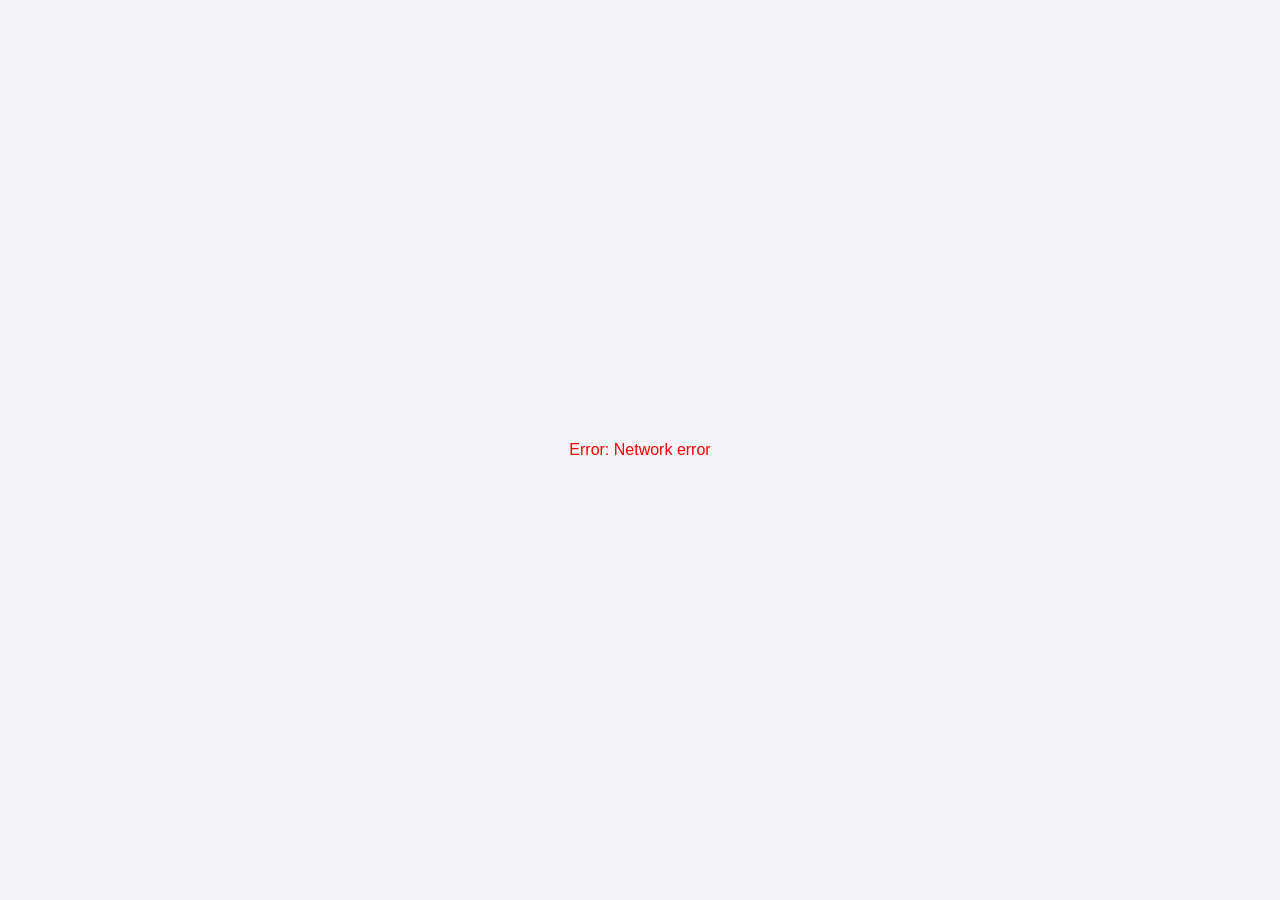
==== commit 6b5ff8b3: "Update index.html" ====
--- a/index.html
+++ b/index.html
@@ -3,22 +3,16 @@
 <head>
   <meta charset="UTF-8">
   <meta name="viewport" content="width=device-width, initial-scale=1.0">
-  <title>Bank Record Management System</title>
+  <title>My Project</title>
   <link rel="stylesheet" href="styles.css">
 </head>
 <body>
-  <div class="container">
-    <h1>Welcome to the Bank Record Management System!</h1>
-    <div id="output">
-      <p>Loading...</p>
-    </div>
-    <div id="inputSection" style="display:none;">
-      <label for="userInput">Enter your choice (add, printall, find, delete, quit):</label>
-      <input type="text" id="userInput" placeholder="Your choice">
-      <button id="sendInputButton">Submit</button>
-    </div>
-  </div>
-
-  <script src="app.js"></script>
+  <header>
+    <h1>Welcome to My App</h1>
+  </header>
+  <main id="app">
+    <!-- Content will be inserted by script.js -->
+  </main>
+  <script src="script.js"></script>
 </body>
 </html>
--- a/styles.css
+++ b/styles.css
@@ -1,261 +1,60 @@
-/* Traditional Chinese Pastel Color Palette */
-:root {
-    --qing: #E0F2F1;      /* 青 (light cyan) */
-    --fen: #F8BBD0;       /* 粉 (light pink) */
-    --huang: #FFF9C4;     /* 黄 (light yellow) */
-    --danqing: #B3E5FC;   /* 淡青 (pale blue) */
-    --danzi: #D1C4E9;     /* 淡紫 (pale purple) */
-    --text-dark: #333333;
-    --text-light: #f5f5f5;
-    --shadow: 0 4px 8px rgba(0,0,0,0.1);
+* {
+  margin: 0;
+  padding: 0;
+  box-sizing: border-box;
 }
 
 body {
-    font-family: 'Noto Sans SC', sans-serif;
-    margin: 0;
-    padding: 0;
-    color: var(--text-dark);
-    line-height: 1.6;
-}
-
-#navbar {
-    position: fixed;
-    top: 0;
-    width: 100%;
-    background-color: var(--danzi);
-    z-index: 1000;
-    box-shadow: var(--shadow);
-}
-
-#navbar ul {
-    display: flex;
-    justify-content: center;
-    list-style: none;
-    padding: 1rem 0;
-    margin: 0;
-}
-
-#navbar li {
-    margin: 0 1.5rem;
-}
-
-#navbar a {
-    text-decoration: none;
-    color: var(--text-dark);
-    font-weight: 500;
-    font-size: 1.1rem;
-    transition: all 0.3s;
-    padding: 0.5rem 1rem;
-    border-radius: 4px;
-}
-
-#navbar a:hover {
-    color: #7B5D9A;
-    background-color: rgba(255, 255, 255, 0.2);
-}
-
-.section {
-    min-height: 100vh;
-    padding: 6rem 2rem 2rem;
-    display: flex;
-    align-items: center;
+  font-family: Arial, sans-serif;
+  background-color: #f4f4f9;
+  display: flex;
+  justify-content: center;
+  align-items: center;
+  height: 100vh;
 }
 
 .container {
-    max-width: 1200px;
-    margin: 0 auto;
-    width: 100%;
-}
-
-#home {
-    background-color: var(--qing);
-    text-align: center;
-}
-
-#coding {
-    background-color: var(--fen);
-}
-
-#engineering {
-    background-color: var(--huang);
-}
-
-#art {
-    background-color: var(--danqing);
+  background: #fff;
+  padding: 20px;
+  border-radius: 8px;
+  box-shadow: 0 2px 10px rgba(0, 0, 0, 0.1);
+  max-width: 600px;
+  width: 100%;
+  text-align: center;
 }
 
 h1 {
-    font-size: 3rem;
-    margin-bottom: 1rem;
+  color: #333;
+  margin-bottom: 20px;
 }
 
-h2 {
-    font-size: 2.5rem;
-    margin-bottom: 2rem;
-    text-align: center;
-    color: #5D4037;
+#output {
+  background-color: #f0f0f0;
+  padding: 10px;
+  margin-bottom: 20px;
+  border-radius: 5px;
+  min-height: 50px;
 }
 
-h3 {
-    font-size: 1.5rem;
-    margin-bottom: 1rem;
-    color: #7B5D9A;
+#inputSection {
+  margin-top: 20px;
 }
 
-.highlight {
-    color: #7B5D9A;
-    font-weight: 700;
+#userInput {
+  padding: 8px;
+  margin: 10px 0;
+  width: 200px;
 }
 
-.projects-grid {
-    display: grid;
-    grid-template-columns: repeat(auto-fit, minmax(350px, 1fr));
-    gap: 2rem;
-    margin-top: 2rem;
+#sendInputButton {
+  padding: 8px 16px;
+  cursor: pointer;
+  background-color: #007bff;
+  color: white;
+  border: none;
+  border-radius: 5px;
 }
 
-.project-card {
-    background-color: rgba(255, 255, 255, 0.9);
-    padding: 2rem;
-    border-radius: 12px;
-    box-shadow: var(--shadow);
-    transition: all 0.3s ease;
+#sendInputButton:hover {
+  background-color: #0056b3;
 }
-
-.project-card:hover {
-    transform: translateY(-5px);
-    box-shadow: 0 6px 12px rgba(0,0,0,0.15);
-}
-
-.media {
-    display: flex;
-    flex-wrap: wrap;
-    gap: 1rem;
-    justify-content: center;
-    margin-top: 1.5rem;
-}
-
-.media img, .media video {
-    border-radius: 8px;
-    box-shadow: var(--shadow);
-    max-width: 100%;
-    height: auto;
-    transition: transform 0.3s;
-}
-
-.media img:hover, .media video:hover {
-    transform: scale(1.02);
-}
-
-.social-links {
-    display: flex;
-    justify-content: center;
-    gap: 1.5rem;
-    margin-top: 2rem;
-}
-
-.social-icon {
-    display: inline-flex;
-    align-items: center;
-    justify-content: center;
-    padding: 0.8rem 1.5rem;
-    background-color: var(--danzi);
-    color: var(--text-dark);
-    border-radius: 50px;
-    text-decoration: none;
-    font-weight: 500;
-    transition: all 0.3s;
-    box-shadow: var(--shadow);
-}
-
-.social-icon:hover {
-    background-color: #B39DDB;
-    transform: translateY(-2px);
-    box-shadow: 0 6px 12px rgba(0,0,0,0.15);
-}
-
-footer {
-    text-align: center;
-    padding: 1.5rem;
-    background-color: var(--danzi);
-    color: var(--text-dark);
-    font-weight: 500;
-}
-
-@media (max-width: 768px) {
-    #navbar ul {
-        flex-direction: column;
-        align-items: center;
-    }
-    
-    #navbar li {
-        margin: 0.5rem 0;
-    }
-    
-    h1 {
-        font-size: 2.2rem;
-    }
-    
-    h2 {
-        font-size: 1.8rem;
-    }
-    
-    .projects-grid {
-        grid-template-columns: 1fr;
-    }
-    
-    .social-links {
-        flex-direction: column;
-        align-items: center;
-        gap: 1rem;
-    }
-}
-
-.modal {
-    display: none;
-    position: fixed;
-    z-index: 2000;
-    left: 0;
-    top: 0;
-    width: 100%;
-    height: 100%;
-    background-color: rgba(0, 0, 0, 0.9);
-    overflow: auto;
-    opacity: 0;
-    transition: opacity 0.3s ease;
-}
-
-.modal.show {
-    display: flex;
-    justify-content: center;
-    align-items: center;
-    opacity: 1;
-}
-
-.modal-content {
-    max-width: 90%;
-    max-height: 90%;
-    object-fit: contain;
-}
-
-.close {
-    position: absolute;
-    top: 20px;
-    right: 35px;
-    color: #f1f1f1;
-    font-size: 40px;
-    font-weight: bold;
-    transition: 0.3s;
-    cursor: pointer;
-}
-
-.close:hover {
-    color: var(--fen);
-}
-
-/* For videos in lightbox */
-.modal-video {
-    width: 80%;
-    height: auto;
-    max-height: 80vh;
-}
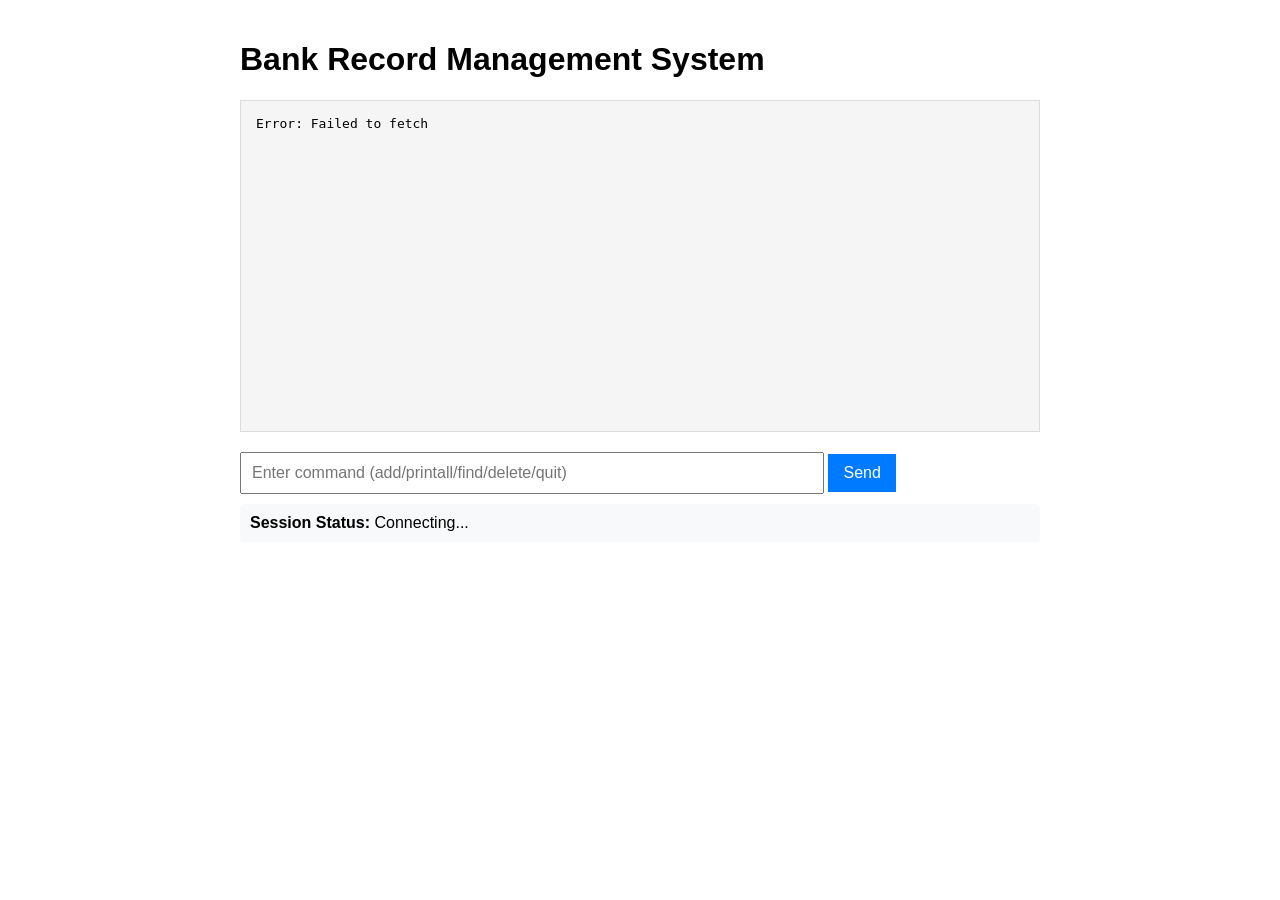
==== commit 872f83ed: "Update index.html" ====
--- a/index.html
+++ b/index.html
@@ -1,18 +1,68 @@
 <!DOCTYPE html>
 <html lang="en">
 <head>
-  <meta charset="UTF-8">
-  <meta name="viewport" content="width=device-width, initial-scale=1.0">
-  <title>My Project</title>
-  <link rel="stylesheet" href="styles.css">
+    <meta charset="UTF-8">
+    <meta name="viewport" content="width=device-width, initial-scale=1.0">
+    <title>Bank Record System</title>
+    <style>
+        body {
+            font-family: Arial, sans-serif;
+            max-width: 800px;
+            margin: 0 auto;
+            padding: 20px;
+        }
+        #output {
+            background: #f5f5f5;
+            border: 1px solid #ddd;
+            padding: 15px;
+            min-height: 300px;
+            margin-bottom: 20px;
+            overflow-y: auto;
+            white-space: pre-wrap;
+            font-family: monospace;
+        }
+        #commandInput {
+            width: 70%;
+            padding: 10px;
+            font-size: 16px;
+        }
+        button {
+            padding: 10px 15px;
+            background: #007bff;
+            color: white;
+            border: none;
+            cursor: pointer;
+            font-size: 16px;
+        }
+        .status {
+            margin-top: 10px;
+            padding: 10px;
+            background: #f8f9fa;
+            border-radius: 4px;
+        }
+        .container {
+            margin-top: 20px;
+        }
+    </style>
 </head>
 <body>
-  <header>
-    <h1>Welcome to My App</h1>
-  </header>
-  <main id="app">
-    <!-- Content will be inserted by script.js -->
-  </main>
-  <script src="script.js"></script>
+    <h1>Bank Record Management System</h1>
+    <div class="container">
+        <div id="output">Initializing session...</div>
+        
+        <div>
+            <input type="text" id="commandInput" 
+                   placeholder="Enter command (add/printall/find/delete/quit)" 
+                   autocomplete="off">
+            <button id="submitBtn">Send</button>
+        </div>
+        
+        <div class="status">
+            <strong>Session Status:</strong> <span id="sessionStatus">Connecting...</span>
+        </div>
+    </div>
+
+    <!-- Changed to your preferred filename -->
+    <script src="script.js"></script>
 </body>
 </html>
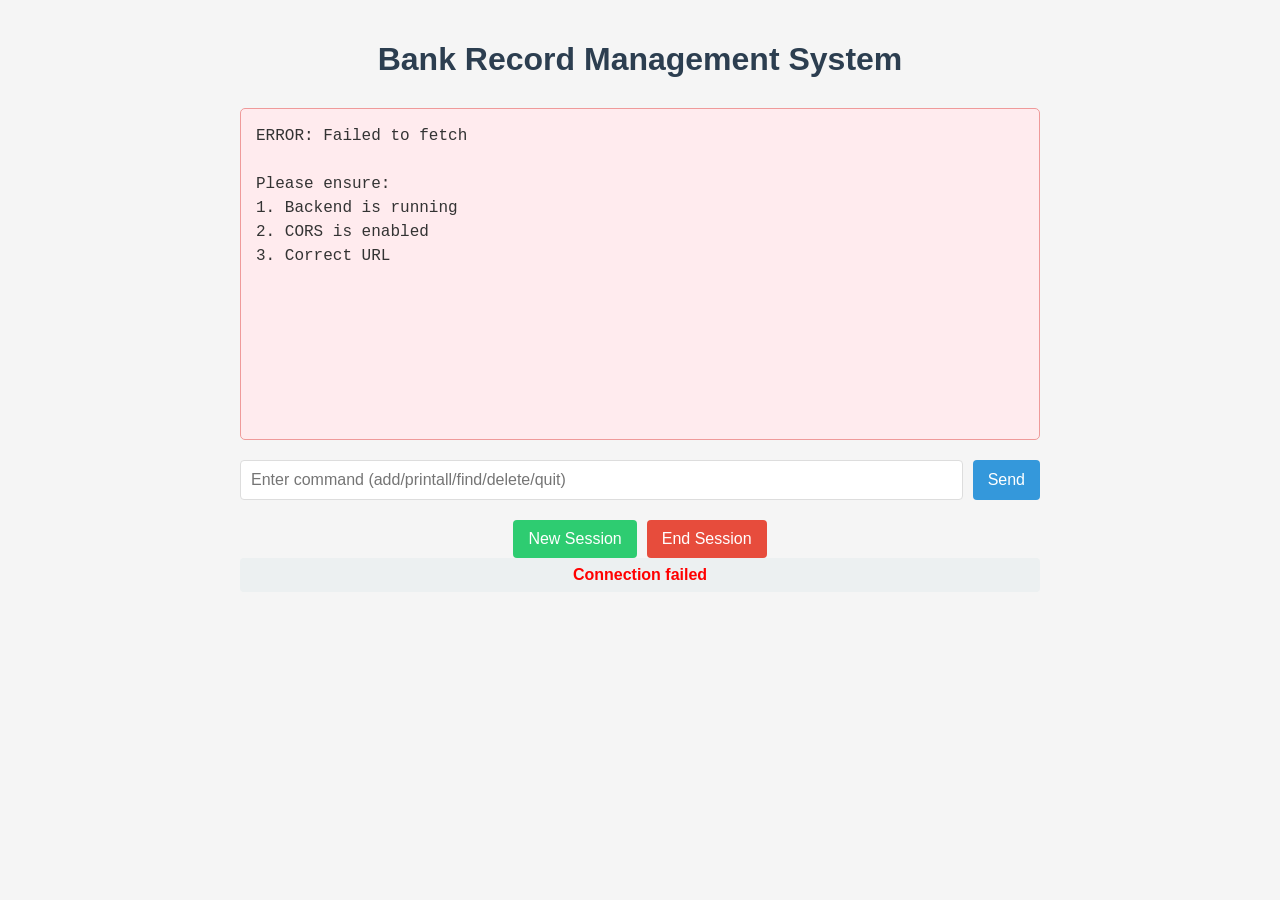
==== commit f942bfdf: "Update index.html" ====
--- a/index.html
+++ b/index.html
@@ -4,65 +4,27 @@
     <meta charset="UTF-8">
     <meta name="viewport" content="width=device-width, initial-scale=1.0">
     <title>Bank Record System</title>
-    <style>
-        body {
-            font-family: Arial, sans-serif;
-            max-width: 800px;
-            margin: 0 auto;
-            padding: 20px;
-        }
-        #output {
-            background: #f5f5f5;
-            border: 1px solid #ddd;
-            padding: 15px;
-            min-height: 300px;
-            margin-bottom: 20px;
-            overflow-y: auto;
-            white-space: pre-wrap;
-            font-family: monospace;
-        }
-        #commandInput {
-            width: 70%;
-            padding: 10px;
-            font-size: 16px;
-        }
-        button {
-            padding: 10px 15px;
-            background: #007bff;
-            color: white;
-            border: none;
-            cursor: pointer;
-            font-size: 16px;
-        }
-        .status {
-            margin-top: 10px;
-            padding: 10px;
-            background: #f8f9fa;
-            border-radius: 4px;
-        }
-        .container {
-            margin-top: 20px;
-        }
-    </style>
+    <link rel="stylesheet" href="styles.css">
 </head>
 <body>
     <h1>Bank Record Management System</h1>
-    <div class="container">
-        <div id="output">Initializing session...</div>
-        
-        <div>
-            <input type="text" id="commandInput" 
-                   placeholder="Enter command (add/printall/find/delete/quit)" 
-                   autocomplete="off">
-            <button id="submitBtn">Send</button>
-        </div>
-        
-        <div class="status">
-            <strong>Session Status:</strong> <span id="sessionStatus">Connecting...</span>
-        </div>
+    
+    <div id="output">Initializing bank system...</div>
+    
+    <div class="input-group">
+        <input type="text" id="commandInput" 
+               placeholder="Enter command (add/printall/find/delete/quit)" 
+               autocomplete="off">
+        <button id="submitBtn">Send</button>
     </div>
+    
+    <div class="button-container">
+        <button id="startBtn">New Session</button>
+        <button id="quitBtn" disabled>End Session</button>
+    </div>
+    
+    <div id="sessionStatus">Status: Not connected</div>
 
-    <!-- Changed to your preferred filename -->
     <script src="script.js"></script>
 </body>
 </html>
--- a/styles.css
+++ b/styles.css
@@ -0,0 +1,114 @@
+/* Main Layout */
+body {
+    font-family: 'Segoe UI', Tahoma, Geneva, Verdana, sans-serif;
+    max-width: 800px;
+    margin: 0 auto;
+    padding: 20px;
+    background-color: #f5f5f5;
+    color: #333;
+}
+
+h1 {
+    color: #2c3e50;
+    text-align: center;
+    margin-bottom: 30px;
+}
+
+/* Output Display */
+#output {
+    background-color: white;
+    border: 1px solid #ddd;
+    border-radius: 5px;
+    padding: 15px;
+    min-height: 300px;
+    max-height: 500px;
+    overflow-y: auto;
+    margin-bottom: 20px;
+    font-family: 'Courier New', monospace;
+    white-space: pre-wrap;
+    line-height: 1.5;
+}
+
+#output.error {
+    background-color: #ffebee;
+    border-color: #ef9a9a;
+}
+
+/* Input Area */
+.input-group {
+    display: flex;
+    gap: 10px;
+    margin-bottom: 20px;
+}
+
+#commandInput {
+    flex-grow: 1;
+    padding: 10px;
+    border: 1px solid #ddd;
+    border-radius: 4px;
+    font-size: 16px;
+}
+
+button {
+    padding: 10px 15px;
+    background-color: #3498db;
+    color: white;
+    border: none;
+    border-radius: 4px;
+    cursor: pointer;
+    font-size: 16px;
+    transition: background-color 0.3s;
+}
+
+button:hover {
+    background-color: #2980b9;
+}
+
+button:disabled {
+    background-color: #95a5a6;
+    cursor: not-allowed;
+}
+
+/* Session Status */
+#sessionStatus {
+    padding: 8px;
+    background-color: #ecf0f1;
+    border-radius: 4px;
+    text-align: center;
+    font-weight: bold;
+}
+
+/* Button Container */
+.button-container {
+    display: flex;
+    gap: 10px;
+    justify-content: center;
+    margin-top: 20px;
+}
+
+#startBtn {
+    background-color: #2ecc71;
+}
+
+#startBtn:hover {
+    background-color: #27ae60;
+}
+
+#quitBtn {
+    background-color: #e74c3c;
+}
+
+#quitBtn:hover {
+    background-color: #c0392b;
+}
+
+/* Responsive Design */
+@media (max-width: 600px) {
+    .input-group {
+        flex-direction: column;
+    }
+    
+    button {
+        width: 100%;
+    }
+}
